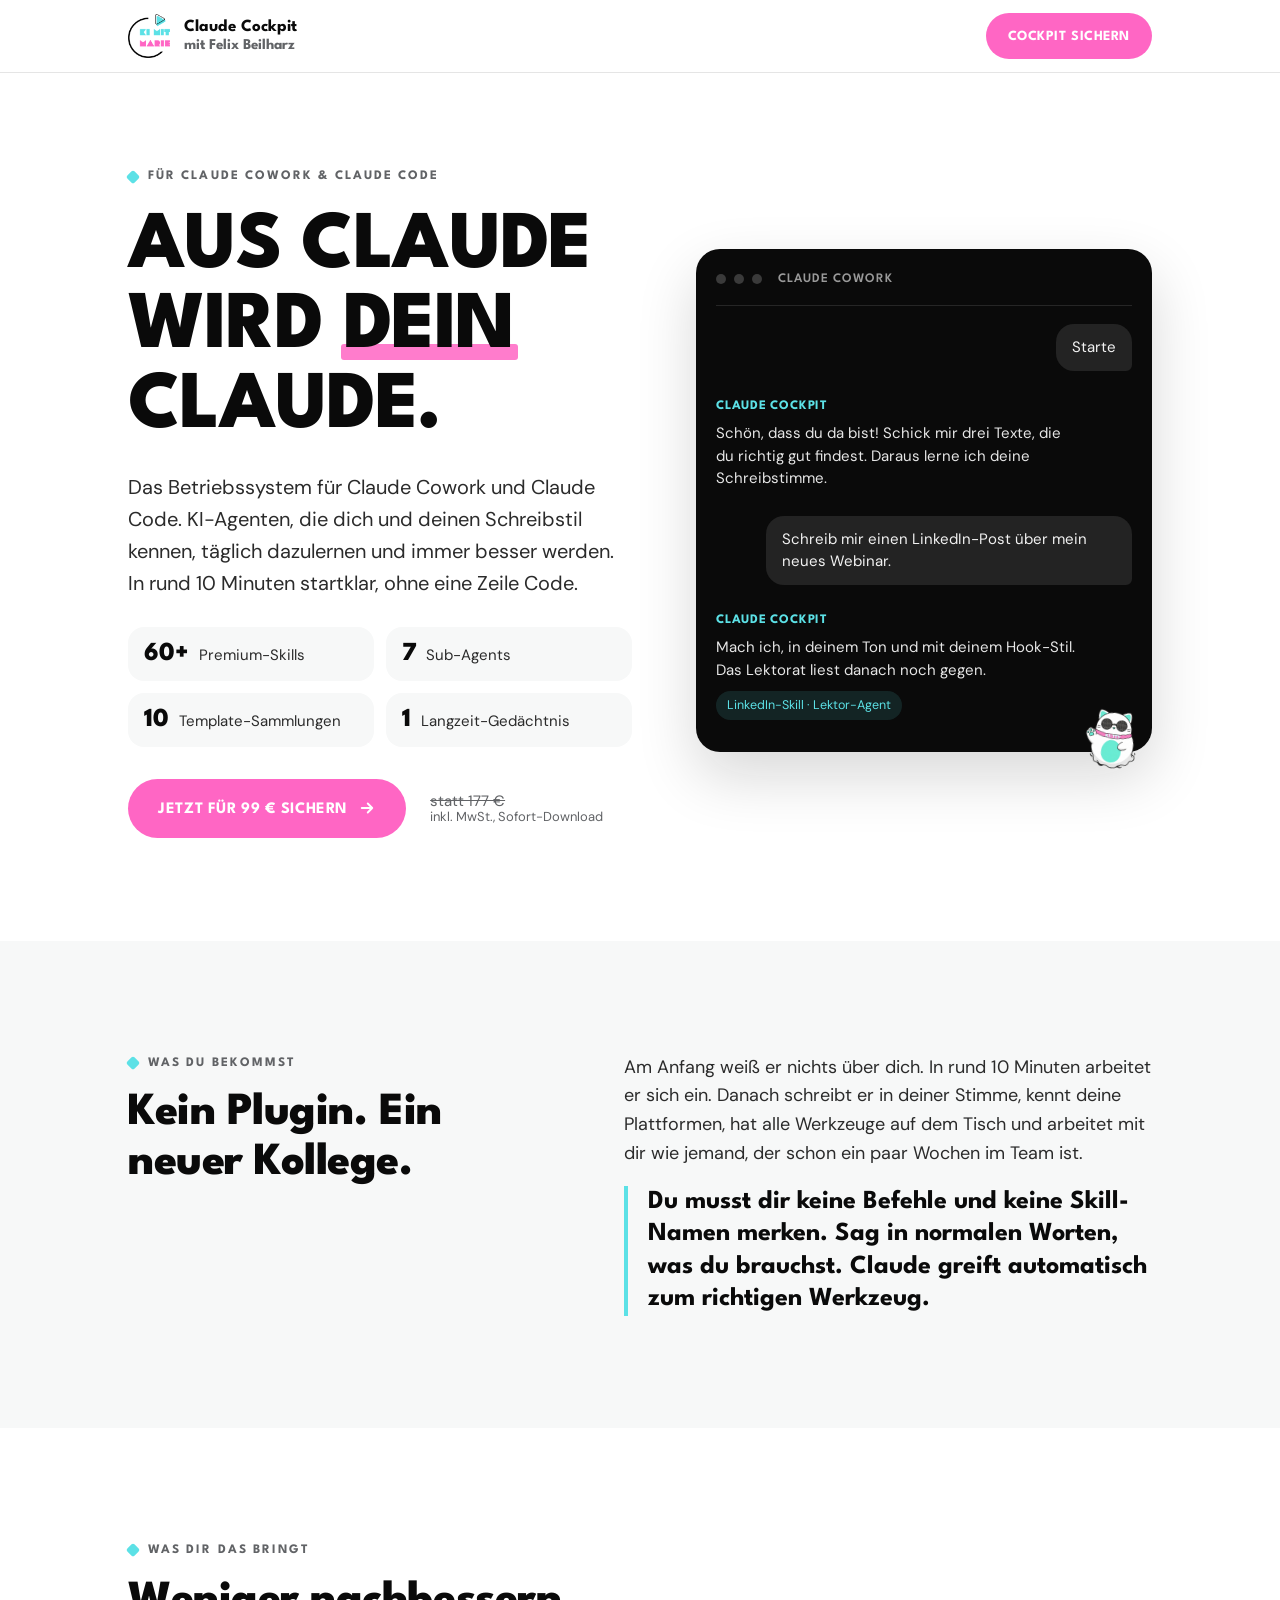
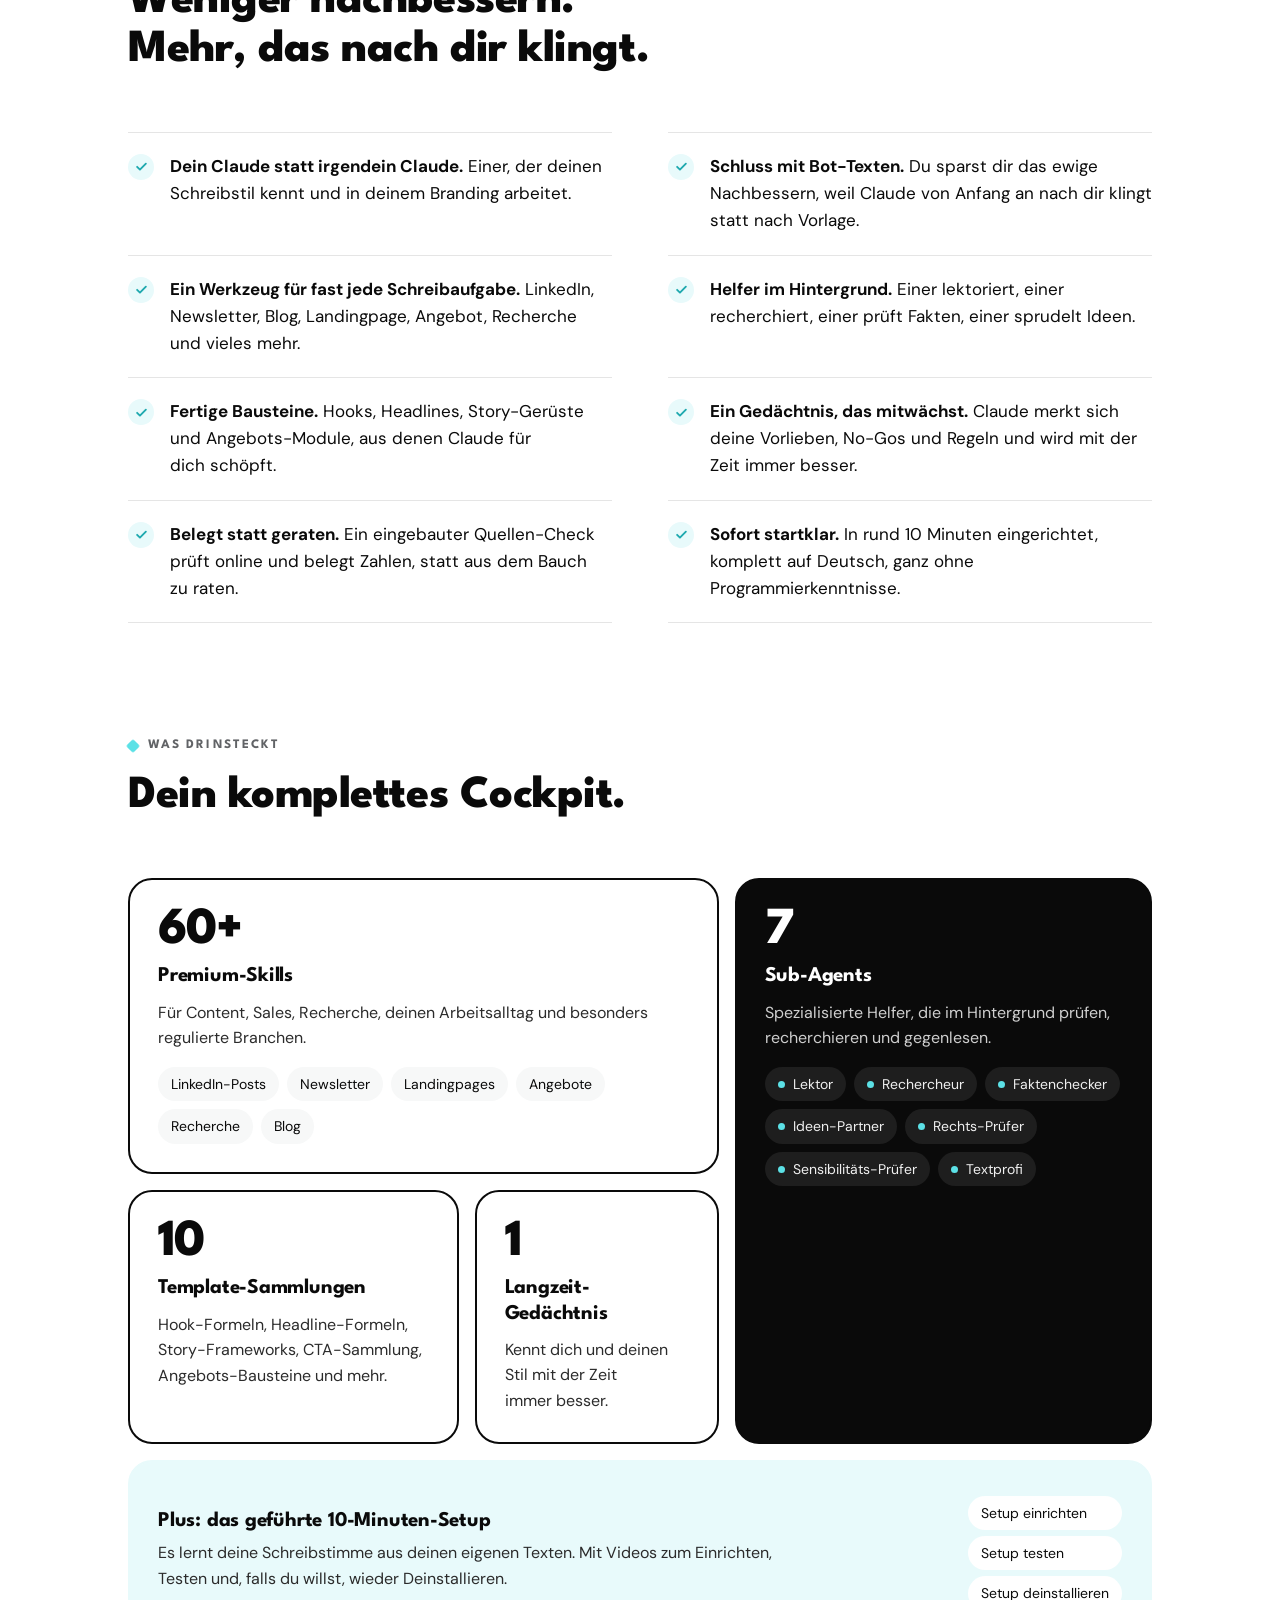
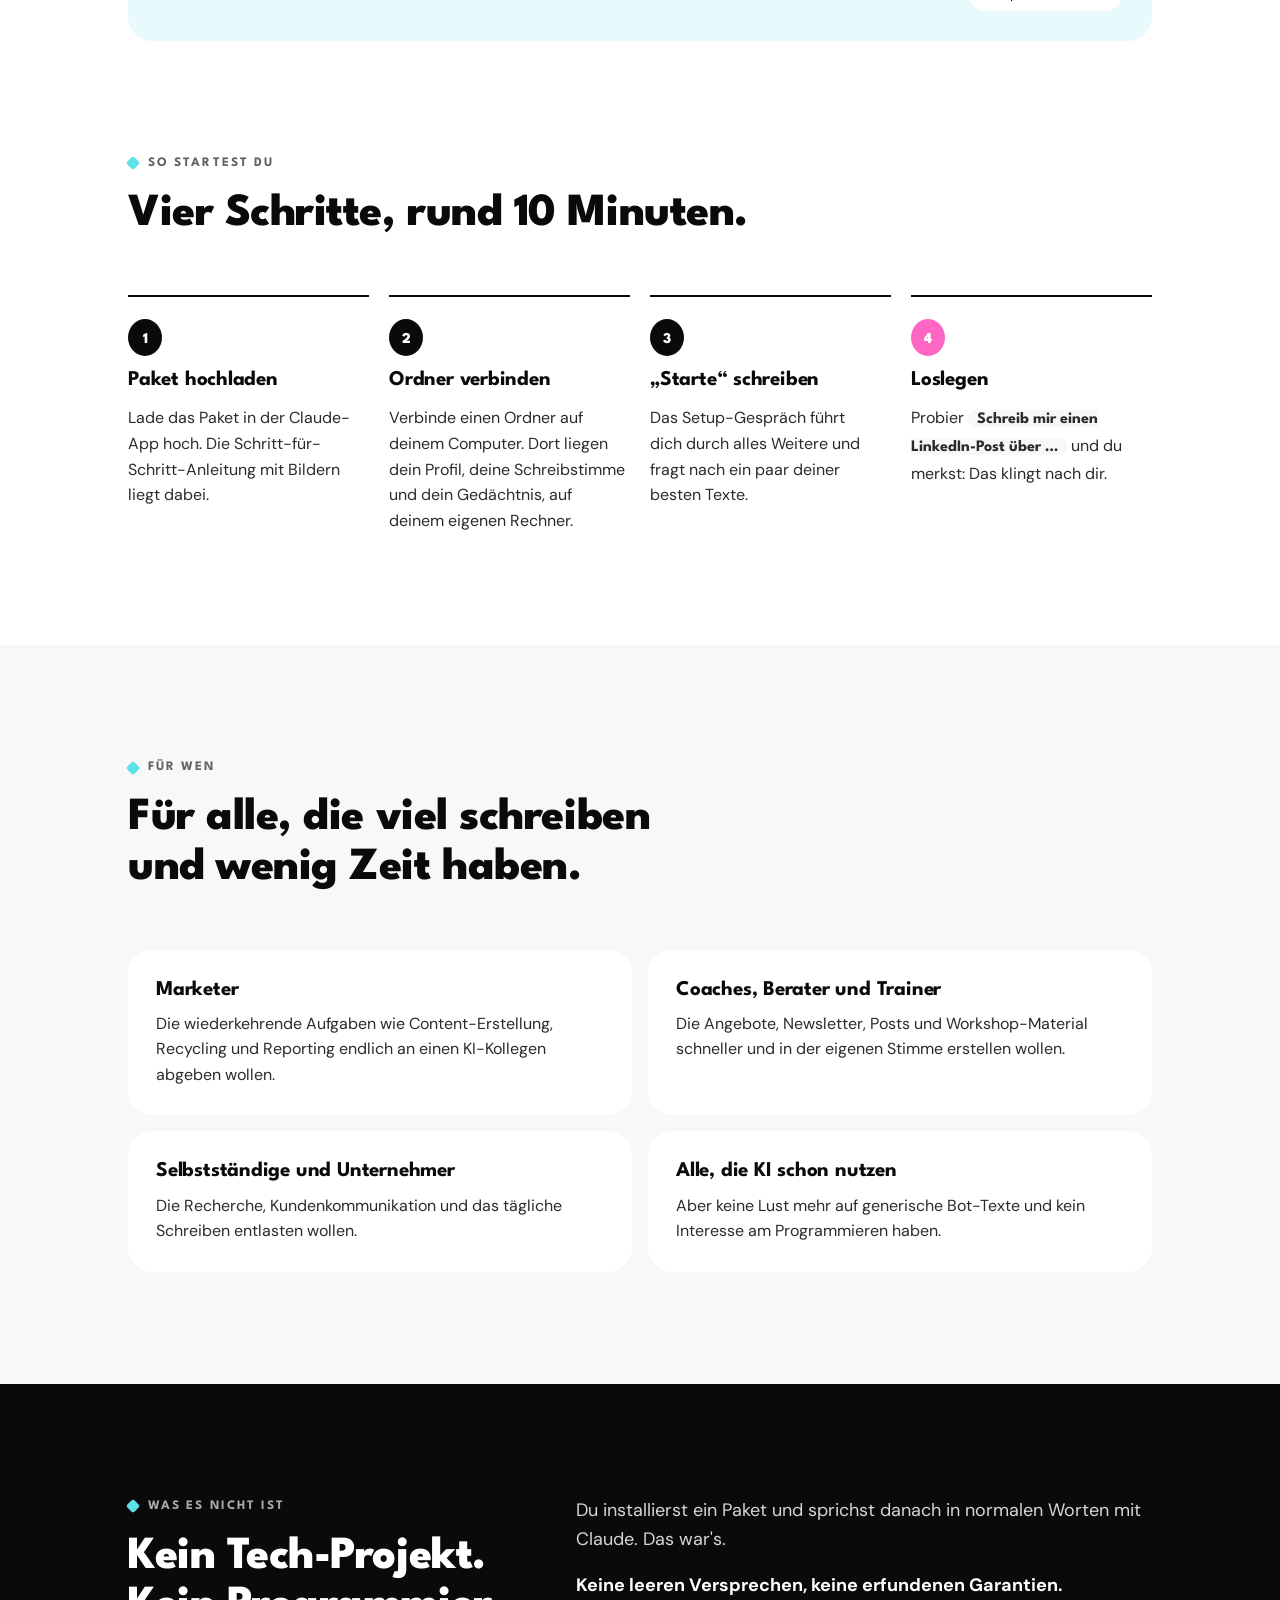
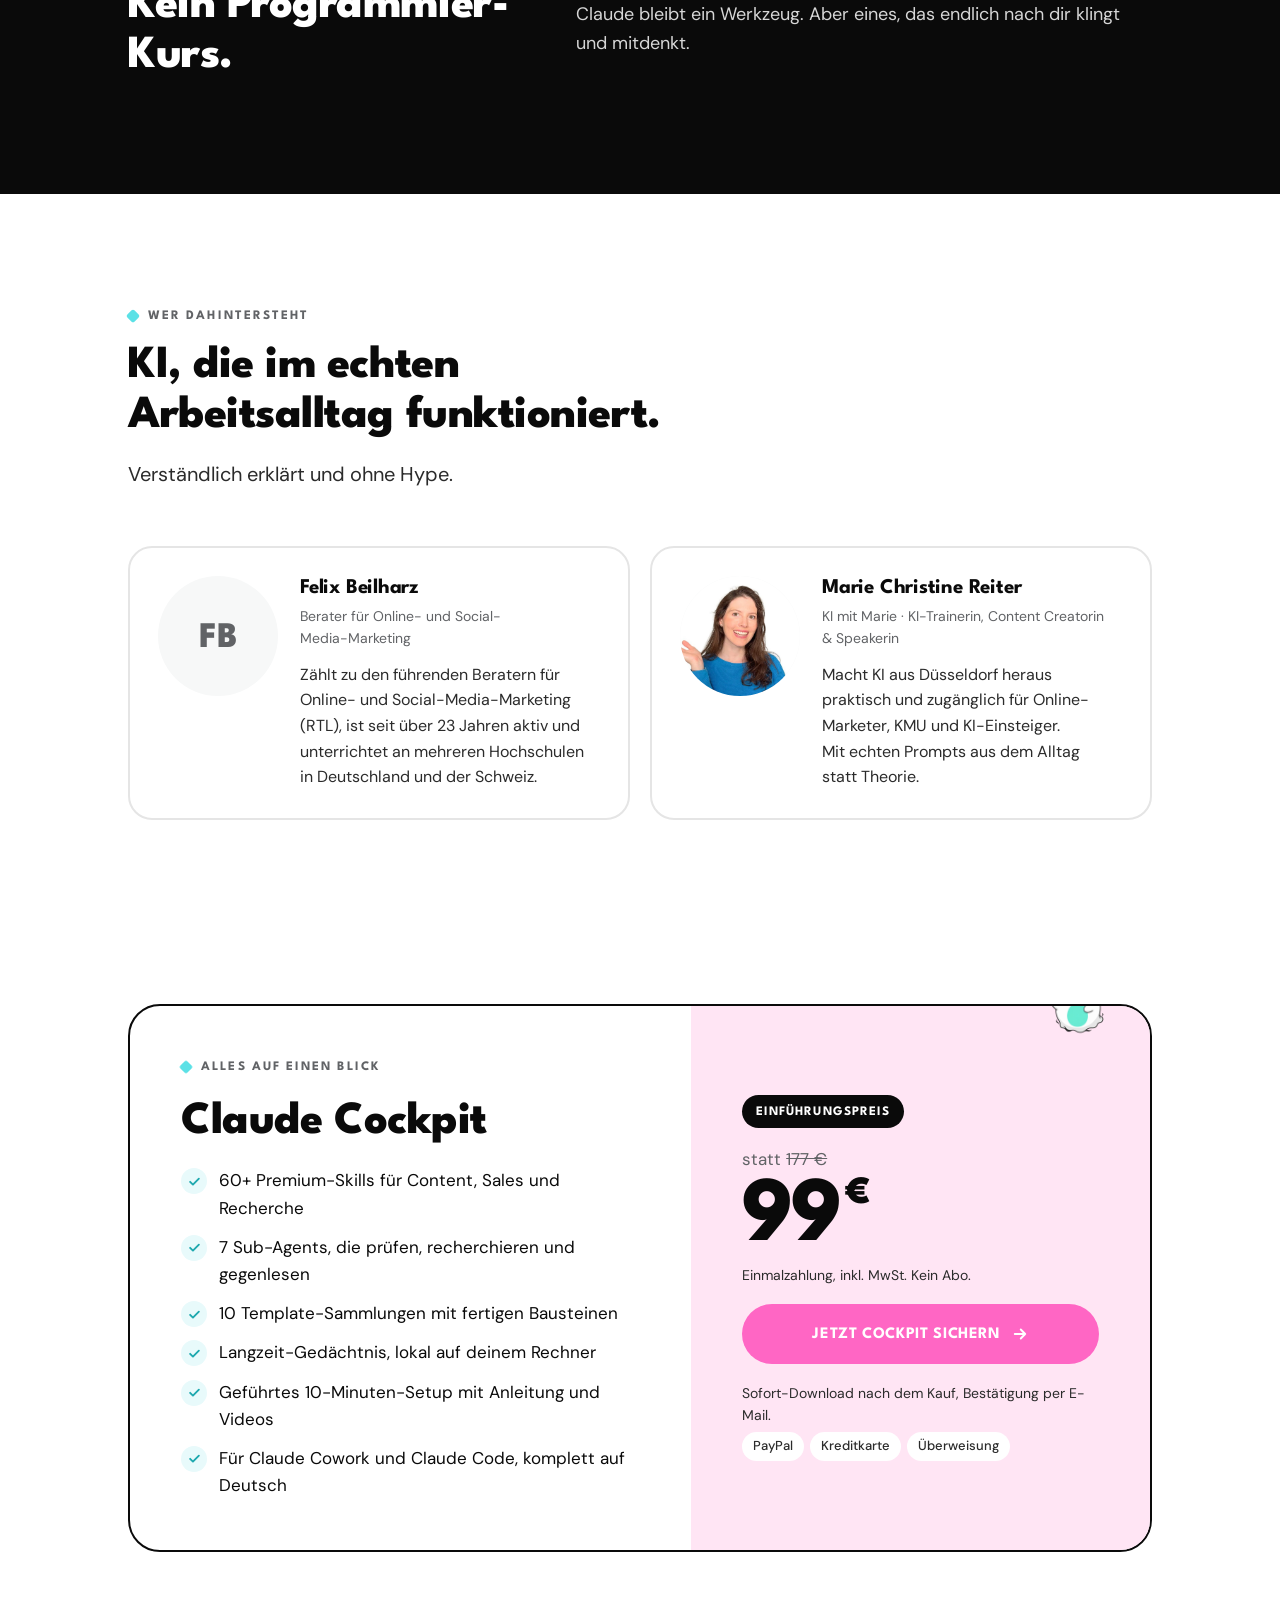
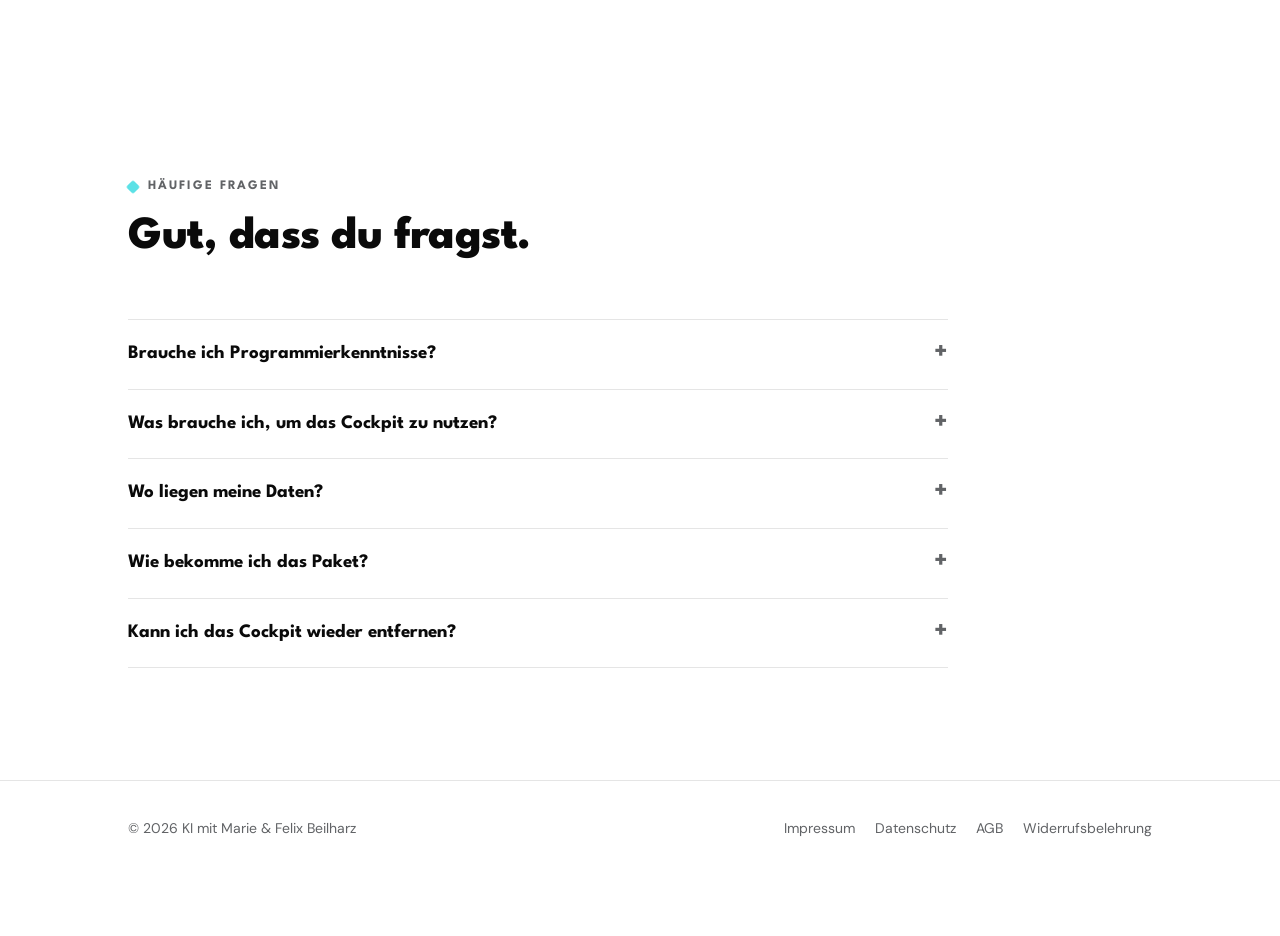
==== claude-cockpit/index.html @ ed160910 "Landingpage Claude Cockpit (KI mit Marie, gedämpftes Branding) Co-Authored-By: Claude Opus 5.5 <nore" ====
<!doctype html>
<html lang="de">
<head>
<meta charset="utf-8">
<meta name="viewport" content="width=device-width, initial-scale=1, viewport-fit=cover">
<title>Claude Cockpit</title>
<meta name="description" content="Claude Cockpit: Dein Betriebssystem für Claude Cowork und Claude Code. 60+ Premium-Skills, 7 Sub-Agents, 10 Template-Sammlungen und ein Langzeit-Gedächtnis. In 10 Minuten startklar.">
<link rel="preconnect" href="https://fonts.googleapis.com">
<link rel="preconnect" href="https://fonts.gstatic.com" crossorigin>
<link rel="stylesheet" href="https://fonts.googleapis.com/css2?family=League+Spartan:wght@600;700;800&family=DM+Sans:opsz,wght@9..40,400;9..40,500;9..40,700&display=swap">
<style>
  /* KI mit Marie, gedämpft: Weiß und Fast-Schwarz tragen, Pink nur für Kauf-Aktionen, Türkis nur für Häkchen und Markierungen. */
  :root {
    --pink: #FF66C4;
    --pink-hover: #E84FAE;
    --pink-soft: #FFE5F4;
    --cyan: #5CE1E6;
    --cyan-deep: #1FA9AF;
    --cyan-soft: #E8FAFB;
    --white: #FFFFFF;
    --ink: #0A0A0A;
    --ink-2: #2B2B2B;
    --muted: #616366;
    --line: #E5E5E5;
    --paper: #F7F8F8;

    --display: 'League Spartan', system-ui, -apple-system, 'Segoe UI', sans-serif;
    --body: 'DM Sans', system-ui, -apple-system, 'Segoe UI', sans-serif;

    --radius-md: 16px;
    --radius-lg: 24px;
    --radius-pill: 9999px;
    --ease: cubic-bezier(0.4, 0, 0.2, 1);
    --bounce: cubic-bezier(0.34, 1.56, 0.64, 1);
    --wrap: 1120px;
    --gutter: clamp(16px, 4vw, 48px);
  }

  * { box-sizing: border-box; }
  html { scroll-behavior: smooth; }
  body {
    margin: 0;
    background: var(--white);
    color: var(--ink);
    font-family: var(--body);
    font-size: 17px;
    line-height: 1.6;
    -webkit-font-smoothing: antialiased;
  }
  img { max-width: 100%; display: block; }
  ::selection { background: var(--pink); color: var(--white); }
  a { color: inherit; }
  :focus-visible { outline: 3px solid var(--cyan); outline-offset: 3px; border-radius: 6px; }

  .wrap { max-width: var(--wrap); margin-inline: auto; padding-inline: var(--gutter); }
  section { padding-block: clamp(64px, 9vw, 112px); }

  h1, h2, h3 { font-family: var(--display); margin: 0; text-wrap: balance; letter-spacing: -0.01em; }
  h2 { font-size: clamp(30px, 4vw, 46px); line-height: 1.08; font-weight: 800; }
  h3 { font-size: 21px; line-height: 1.2; font-weight: 700; }
  p { margin: 0; text-wrap: pretty; }

  .eyebrow {
    font-family: var(--display);
    font-size: 13px;
    font-weight: 700;
    letter-spacing: 0.16em;
    text-transform: uppercase;
    color: var(--muted);
    display: inline-flex;
    align-items: center;
    gap: 10px;
  }
  .eyebrow::before {
    content: "";
    width: 10px; height: 10px;
    background: var(--cyan);
    transform: rotate(45deg);
    border-radius: 2px;
  }
  .section-head { display: grid; gap: 16px; max-width: 720px; margin-bottom: clamp(36px, 5vw, 56px); }
  .lead { font-size: clamp(18px, 1.6vw, 20px); color: var(--ink-2); }

  /* Buttons */
  .btn {
    display: inline-flex; align-items: center; justify-content: center; gap: 10px;
    font-family: var(--display); font-weight: 700; font-size: 16px;
    letter-spacing: 0.04em; text-transform: uppercase; text-decoration: none;
    padding: 18px 30px 16px; border-radius: var(--radius-pill);
    background: var(--pink); color: var(--white); border: 0; cursor: pointer;
    transition: transform 200ms var(--bounce), box-shadow 200ms var(--ease), background 200ms var(--ease);
  }
  .btn:hover { background: var(--pink-hover); transform: scale(1.03); box-shadow: 0 8px 32px rgba(255, 102, 196, 0.28); }
  .btn:active { transform: scale(0.97); }
  .btn svg { width: 18px; height: 18px; margin-top: -2px; }
  .btn-ghost { background: transparent; color: var(--ink); box-shadow: inset 0 0 0 2px var(--ink); }
  .btn-ghost:hover { background: var(--ink); color: var(--white); box-shadow: none; }

  /* Header */
  .site-header {
    position: sticky; top: env(safe-area-inset-top, 0px); z-index: 20;
    background: rgba(255, 255, 255, 0.92);
    backdrop-filter: blur(12px); -webkit-backdrop-filter: blur(12px);
    border-bottom: 1px solid var(--line);
  }
  .site-header .wrap { display: flex; align-items: center; justify-content: space-between; gap: 16px; height: 72px; }
  .brand { display: flex; align-items: center; gap: 14px; text-decoration: none; }
  .brand img { height: 44px; width: auto; }
  .brand span { font-family: var(--display); font-weight: 700; font-size: 15px; line-height: 1.15; color: var(--muted); }
  .brand strong { display: block; color: var(--ink); font-size: 17px; }
  .site-header .btn { padding: 13px 22px 11px; font-size: 14px; }

  /* Hero */
  .hero { padding-block: clamp(48px, 7vw, 96px) clamp(56px, 8vw, 104px); overflow-x: clip; }
  main, footer { overflow-x: clip; }
  .hero .wrap { display: grid; grid-template-columns: 1.05fr 0.95fr; gap: clamp(32px, 5vw, 72px); align-items: center; }
  .hero h1 {
    font-size: clamp(44px, 6.4vw, 84px); line-height: 0.98; font-weight: 800;
    text-transform: uppercase; letter-spacing: -0.02em; margin-block: 18px 22px;
  }
  .hero h1 .mark { position: relative; white-space: nowrap; }
  .hero h1 .mark::after {
    content: ""; position: absolute; left: -2px; right: -4px; bottom: 0.06em; height: 0.2em;
    background: var(--pink); opacity: 0.85; z-index: -1; border-radius: 3px;
  }
  .hero h1 .mark { z-index: 0; }
  .hero .lead { max-width: 34em; }
  .kit {
    list-style: none; padding: 0; margin: 28px 0 32px;
    display: grid; grid-template-columns: repeat(2, minmax(0, 1fr)); gap: 12px;
  }
  .kit li {
    display: flex; align-items: baseline; gap: 10px;
    padding: 14px 16px; border-radius: var(--radius-md); background: var(--paper);
  }
  .kit b { font-family: var(--display); font-size: 26px; font-weight: 800; line-height: 1; font-variant-numeric: tabular-nums; }
  .kit span { font-size: 15px; color: var(--ink-2); line-height: 1.3; }
  .hero-buy { display: flex; flex-wrap: wrap; align-items: center; gap: 18px 24px; }
  .price-inline { display: grid; line-height: 1.1; }
  .price-inline s { color: var(--muted); font-size: 15px; }
  .price-inline strong { font-family: var(--display); font-size: 34px; font-weight: 800; }
  .price-inline small { color: var(--muted); font-size: 13px; }

  /* Chat-Mockup */
  .console {
    background: var(--ink); color: #F2F2F2; border-radius: var(--radius-lg);
    padding: 20px; box-shadow: 0 24px 60px rgba(10, 10, 10, 0.16);
    font-size: 15px; position: relative;
  }
  .console-bar { display: flex; align-items: center; gap: 8px; padding-bottom: 16px; border-bottom: 1px solid #262626; margin-bottom: 18px; }
  .console-bar i { width: 10px; height: 10px; border-radius: 50%; background: #3A3A3A; }
  .console-bar span { margin-left: 8px; font-family: var(--display); font-weight: 600; font-size: 13px; letter-spacing: 0.08em; text-transform: uppercase; color: #9A9A9A; }
  .msgs { display: grid; gap: 14px; }
  .msg { max-width: 88%; padding: 12px 16px; border-radius: 18px; line-height: 1.5; }
  .msg.you { justify-self: end; background: #232323; border-bottom-right-radius: 6px; }
  .msg.claude { background: transparent; padding-inline: 0; color: #E6E6E6; }
  .msg.claude .who { display: flex; align-items: center; gap: 8px; font-family: var(--display); font-weight: 700; font-size: 13px; letter-spacing: 0.06em; text-transform: uppercase; color: var(--cyan); margin-bottom: 6px; }
  .skill-tag {
    display: inline-flex; align-items: center; gap: 6px; margin-top: 10px;
    font-size: 12.5px; padding: 5px 11px; border-radius: var(--radius-pill);
    background: rgba(92, 225, 230, 0.12); color: var(--cyan);
  }
  .console .kitty { position: absolute; width: 104px; right: -12px; bottom: -40px; transform: rotate(8deg); }
  @media (prefers-reduced-motion: no-preference) {
    .msg { animation: rise 520ms var(--ease) both; }
    .msg:nth-child(2) { animation-delay: 160ms; }
    .msg:nth-child(3) { animation-delay: 320ms; }
    .msg:nth-child(4) { animation-delay: 480ms; }
    @keyframes rise { from { transform: translateY(10px); } to { transform: none; } }
  }

  /* Kollege */
  .colleague { background: var(--paper); }
  .colleague .wrap { display: grid; grid-template-columns: 0.9fr 1.1fr; gap: clamp(28px, 5vw, 72px); align-items: start; }
  .colleague .body { display: grid; gap: 18px; font-size: 18px; color: var(--ink-2); }
  .pull {
    font-family: var(--display); font-weight: 700; font-size: clamp(22px, 2.2vw, 26px); line-height: 1.25;
    color: var(--ink); padding-left: 20px; border-left: 4px solid var(--cyan);
  }

  /* Benefits */
  .benefits { list-style: none; padding: 0; margin: 0; display: grid; grid-template-columns: repeat(2, minmax(0, 1fr)); gap: 0 56px; }
  .benefits li { display: grid; grid-template-columns: 28px 1fr; gap: 14px; padding-block: 20px; border-top: 1px solid var(--line); }
  .benefits li:nth-last-child(-n+2) { border-bottom: 1px solid var(--line); }
  .check { width: 26px; height: 26px; border-radius: 50%; background: var(--cyan-soft); display: grid; place-items: center; margin-top: 1px; }
  .check svg { width: 15px; height: 15px; stroke: var(--cyan-deep); }
  .benefits b { font-weight: 700; }

  /* Inhalt */
  .contents { display: grid; grid-template-columns: repeat(12, minmax(0, 1fr)); gap: 16px; }
  .part { background: var(--white); border: 2px solid var(--ink); border-radius: var(--radius-lg); padding: 28px; display: grid; gap: 10px; align-content: start; }
  .part .num { font-family: var(--display); font-weight: 800; font-size: 52px; line-height: 0.9; letter-spacing: -0.02em; }
  .part p { color: var(--ink-2); font-size: 16px; }
  .part.skills { grid-column: span 7; }
  .part.agents { grid-column: span 5; grid-row: span 2; background: var(--ink); color: var(--white); border-color: var(--ink); }
  .part.agents p { color: #CFCFCF; }
  .part.templates { grid-column: span 4; }
  .part.memory { grid-column: span 3; }
  .part.setup { grid-column: span 12; display: flex; flex-wrap: wrap; align-items: center; justify-content: space-between; gap: 16px 32px; background: var(--cyan-soft); border-color: var(--cyan-soft); }
  .part.setup div { display: grid; gap: 6px; max-width: 640px; }
  .chips { display: flex; flex-wrap: wrap; gap: 8px; margin-top: 6px; }
  .chip { font-size: 14px; padding: 6px 13px; border-radius: var(--radius-pill); background: var(--paper); color: var(--ink); }
  .agents .chip { background: #1E1E1E; color: #F0F0F0; }
  .agents .chip::before { content: ""; display: inline-block; width: 7px; height: 7px; border-radius: 50%; background: var(--cyan); margin-right: 8px; vertical-align: 1px; }
  .part.setup .chip { background: var(--white); }

  /* Schritte */
  .steps { list-style: none; padding: 0; margin: 0; display: grid; grid-template-columns: repeat(4, minmax(0, 1fr)); gap: 20px; counter-reset: step; }
  .steps li { counter-increment: step; display: grid; gap: 12px; align-content: start; padding-top: 22px; border-top: 2px solid var(--ink); }
  .steps li::before {
    content: counter(step); font-family: var(--display); font-weight: 800; font-size: 15px;
    width: 34px; height: 34px; border-radius: 50%; display: grid; place-items: center; padding-top: 3px;
    background: var(--ink); color: var(--white);
  }
  .steps li:last-child::before { background: var(--pink); }
  .steps p { color: var(--ink-2); font-size: 16px; }
  .kbd { font-family: var(--display); font-weight: 700; background: var(--paper); padding: 2px 9px 0; border-radius: 8px; }

  /* Für wen */
  .audience { background: var(--paper); }
  .who-grid { display: grid; grid-template-columns: repeat(2, minmax(0, 1fr)); gap: 16px; }
  .who-card { background: var(--white); border-radius: var(--radius-lg); padding: 28px; display: grid; gap: 8px; align-content: start; }
  .who-card p { color: var(--ink-2); font-size: 16px; }

  /* Nicht */
  .not { background: var(--ink); color: var(--white); }
  .not .wrap { display: grid; grid-template-columns: 0.8fr 1.2fr; gap: clamp(28px, 5vw, 72px); align-items: start; }
  .not .eyebrow { color: #A8A8A8; }
  .not .body { display: grid; gap: 18px; font-size: 18px; color: #D6D6D6; }
  .not .body strong { color: var(--white); }

  /* Team */
  .team-grid { display: grid; grid-template-columns: repeat(2, minmax(0, 1fr)); gap: 20px; }
  .person { display: grid; grid-template-columns: 120px 1fr; gap: 22px; align-items: start; padding: 28px; border-radius: var(--radius-lg); border: 2px solid var(--line); }
  .avatar { width: 120px; height: 120px; border-radius: 50%; object-fit: cover; object-position: 50% 20%; background: var(--paper); }
  .avatar.initials { display: grid; place-items: center; font-family: var(--display); font-weight: 800; font-size: 36px; color: var(--muted); padding-top: 6px; }
  .person .role { font-size: 14px; color: var(--muted); margin-block: 4px 12px; }
  .person p:last-child { color: var(--ink-2); font-size: 16px; }

  /* Preis */
  .buy .card {
    display: grid; grid-template-columns: 1.1fr 0.9fr; border-radius: 32px; overflow: hidden;
    border: 2px solid var(--ink);
  }
  .buy .left { padding: clamp(28px, 4vw, 52px); display: grid; gap: 20px; align-content: start; }
  .buy .right { background: var(--pink-soft); padding: clamp(28px, 4vw, 52px); display: grid; gap: 18px; align-content: center; justify-items: start; position: relative; }
  .incl { list-style: none; padding: 0; margin: 0; display: grid; gap: 12px; }
  .incl li { display: grid; grid-template-columns: 26px 1fr; gap: 12px; }
  .badge { font-family: var(--display); font-weight: 700; font-size: 13px; letter-spacing: 0.08em; text-transform: uppercase; background: var(--ink); color: var(--white); padding: 7px 14px 5px; border-radius: var(--radius-pill); }
  .price-big { display: grid; gap: 4px; }
  .price-big .was { font-size: 17px; color: var(--muted); }
  .price-big .now { font-family: var(--display); font-weight: 800; font-size: clamp(64px, 8vw, 92px); line-height: 0.9; letter-spacing: -0.03em; font-variant-numeric: tabular-nums; }
  .price-big .now sup { font-size: 0.42em; vertical-align: 0.95em; margin-left: 4px; }
  .price-big .tax { font-size: 14px; color: var(--ink-2); }
  .buy .btn { width: 100%; }
  .pay { font-size: 14px; color: var(--ink-2); display: grid; gap: 6px; }
  .pay-methods { display: flex; flex-wrap: wrap; gap: 6px; }
  .pay-methods span { font-size: 13px; font-weight: 500; background: var(--white); padding: 4px 11px; border-radius: var(--radius-pill); }
  .buy .kitty { position: absolute; width: 110px; right: 18px; top: -58px; }

  /* FAQ */
  .faq { display: grid; gap: 0; max-width: 820px; }
  .faq details { border-top: 1px solid var(--line); }
  .faq details:last-child { border-bottom: 1px solid var(--line); }
  .faq summary {
    list-style: none; cursor: pointer; padding-block: 22px; display: flex; justify-content: space-between; gap: 20px;
    font-family: var(--display); font-weight: 700; font-size: 19px; line-height: 1.3;
  }
  .faq summary::-webkit-details-marker { display: none; }
  .faq summary::after { content: "+"; font-size: 26px; line-height: 0.9; color: var(--muted); transition: transform 200ms var(--ease); }
  .faq details[open] summary::after { transform: rotate(45deg); }
  .faq details p { padding-bottom: 22px; color: var(--ink-2); max-width: 64ch; }

  /* Footer */
  footer { border-top: 1px solid var(--line); padding-block: 36px 96px; font-size: 14px; color: var(--muted); }
  footer .wrap { display: flex; flex-wrap: wrap; justify-content: space-between; gap: 16px; }
  footer nav { display: flex; flex-wrap: wrap; gap: 20px; }
  footer a { text-decoration: none; }
  footer a:hover { color: var(--ink); }

  /* Mobile Kaufleiste */
  .mobile-bar {
    position: fixed; left: 0; right: 0; bottom: 0; z-index: 30; display: none;
    padding: 12px 16px calc(12px + env(safe-area-inset-bottom, 0px));
    background: var(--white); border-top: 1px solid var(--line);
    align-items: center; justify-content: space-between; gap: 12px;
  }
  .mobile-bar .btn { padding: 13px 20px 11px; font-size: 14px; }
  .mobile-bar b { font-family: var(--display); font-size: 22px; }
  .mobile-bar s { color: var(--muted); font-size: 13px; margin-left: 6px; }

  @media (max-width: 920px) {
    .hero .wrap, .colleague .wrap, .not .wrap, .buy .card { grid-template-columns: 1fr; }
    .console { max-width: 560px; }
    .steps { grid-template-columns: repeat(2, minmax(0, 1fr)); gap: 32px 20px; }
    .part.skills, .part.agents, .part.templates, .part.memory { grid-column: span 12; grid-row: auto; }
    .team-grid { grid-template-columns: 1fr; }
  }
  @media (max-width: 640px) {
    body { font-size: 16px; }
    .brand span { display: none; }
    .site-header .btn { display: none; }
    .benefits, .who-grid, .steps { grid-template-columns: 1fr; }
    .benefits li:nth-last-child(2) { border-bottom: 0; }
    .kit b { font-size: 22px; }
    .kit li { flex-direction: column; gap: 4px; }
    .person { grid-template-columns: 1fr; }
    .avatar { width: 96px; height: 96px; }
    .console .kitty { width: 80px; right: -6px; bottom: -34px; }
    .buy .kitty { width: 86px; top: -44px; }
    .mobile-bar { display: flex; }
  }
</style>
</head>
<body>

<svg width="0" height="0" style="position:absolute" aria-hidden="true">
  <symbol id="i-check" viewBox="0 0 24 24"><path d="M5 12.5l4.5 4.5L19 7.5" fill="none" stroke-width="3" stroke-linecap="round" stroke-linejoin="round"/></symbol>
  <symbol id="i-arrow" viewBox="0 0 24 24"><path d="M5 12h14M13 6l6 6-6 6" fill="none" stroke="currentColor" stroke-width="2.5" stroke-linecap="round" stroke-linejoin="round"/></symbol>
</svg>

<header class="site-header">
  <div class="wrap">
    <a class="brand" href="#top" aria-label="Claude Cockpit, zum Seitenanfang">
      <img src="assets/logo.png" alt="KI mit Marie" width="42" height="44">
      <span><strong>Claude Cockpit</strong>mit Felix Beilharz</span>
    </a>
    <a class="btn" href="#kaufen">Cockpit sichern</a>
  </div>
</header>

<main id="top">
  <!-- HERO -->
  <section class="hero">
    <div class="wrap">
      <div>
        <span class="eyebrow">Für Claude Cowork &amp; Claude Code</span>
        <h1>Aus Claude wird <span class="mark">dein</span> Claude.</h1>
        <p class="lead">Das Betriebssystem für Claude Cowork und Claude Code. KI-Agenten, die dich und deinen Schreibstil kennen, täglich dazulernen und immer besser werden. In rund 10 Minuten startklar, ohne eine Zeile Code.</p>
        <ul class="kit" aria-label="Das steckt drin">
          <li><b>60+</b><span>Premium-Skills</span></li>
          <li><b>7</b><span>Sub-Agents</span></li>
          <li><b>10</b><span>Template-Sammlungen</span></li>
          <li><b>1</b><span>Langzeit-Gedächtnis</span></li>
        </ul>
        <div class="hero-buy">
          <a class="btn" href="#kaufen">Jetzt für 99 € sichern <svg><use href="#i-arrow"/></svg></a>
          <div class="price-inline">
            <s>statt 177 €</s>
            <small>inkl. MwSt., Sofort-Download</small>
          </div>
        </div>
      </div>

      <div class="console" aria-label="Beispiel: So sieht die Arbeit mit Claude Cockpit aus">
        <div class="console-bar"><i></i><i></i><i></i><span>Claude Cowork</span></div>
        <div class="msgs">
          <div class="msg you">Starte</div>
          <div class="msg claude">
            <div class="who">Claude Cockpit</div>
            Schön, dass du da bist! Schick mir drei Texte, die du richtig gut findest. Daraus lerne ich deine Schreibstimme.
          </div>
          <div class="msg you">Schreib mir einen LinkedIn-Post über mein neues Webinar.</div>
          <div class="msg claude">
            <div class="who">Claude Cockpit</div>
            Mach ich, in deinem Ton und mit deinem Hook-Stil. Das Lektorat liest danach noch gegen.
            <div class="skill-tag">LinkedIn-Skill · Lektor-Agent</div>
          </div>
        </div>
        <img class="kitty" src="assets/ki-tty.png" alt="" width="104" height="104">
      </div>
    </div>
  </section>

  <!-- KOLLEGE -->
  <section class="colleague">
    <div class="wrap">
      <div class="section-head" style="margin-bottom:0">
        <span class="eyebrow">Was du bekommst</span>
        <h2>Kein Plugin. Ein neuer Kollege.</h2>
      </div>
      <div class="body">
        <p>Am Anfang weiß er nichts über dich. In rund 10 Minuten arbeitet er sich ein. Danach schreibt er in deiner Stimme, kennt deine Plattformen, hat alle Werkzeuge auf dem Tisch und arbeitet mit dir wie jemand, der schon ein paar Wochen im Team ist.</p>
        <p class="pull">Du musst dir keine Befehle und keine Skill-Namen merken. Sag in normalen Worten, was du brauchst. Claude greift automatisch zum richtigen Werkzeug.</p>
      </div>
    </div>
  </section>

  <!-- NUTZEN -->
  <section>
    <div class="wrap">
      <div class="section-head">
        <span class="eyebrow">Was dir das bringt</span>
        <h2>Weniger nachbessern. Mehr, das nach dir klingt.</h2>
      </div>
      <ul class="benefits">
        <li><span class="check"><svg><use href="#i-check"/></svg></span><p><b>Dein Claude statt irgendein Claude.</b> Einer, der deinen Schreibstil kennt und in deinem Branding arbeitet.</p></li>
        <li><span class="check"><svg><use href="#i-check"/></svg></span><p><b>Schluss mit Bot-Texten.</b> Du sparst dir das ewige Nachbessern, weil Claude von Anfang an nach dir klingt statt nach Vorlage.</p></li>
        <li><span class="check"><svg><use href="#i-check"/></svg></span><p><b>Ein Werkzeug für fast jede Schreibaufgabe.</b> LinkedIn, Newsletter, Blog, Landingpage, Angebot, Recherche und vieles mehr.</p></li>
        <li><span class="check"><svg><use href="#i-check"/></svg></span><p><b>Helfer im Hintergrund.</b> Einer lektoriert, einer recherchiert, einer prüft Fakten, einer sprudelt Ideen.</p></li>
        <li><span class="check"><svg><use href="#i-check"/></svg></span><p><b>Fertige Bausteine.</b> Hooks, Headlines, Story-Gerüste und Angebots-Module, aus denen Claude für dich schöpft.</p></li>
        <li><span class="check"><svg><use href="#i-check"/></svg></span><p><b>Ein Gedächtnis, das mitwächst.</b> Claude merkt sich deine Vorlieben, No-Gos und Regeln und wird mit der Zeit immer besser.</p></li>
        <li><span class="check"><svg><use href="#i-check"/></svg></span><p><b>Belegt statt geraten.</b> Ein eingebauter Quellen-Check prüft online und belegt Zahlen, statt aus dem Bauch zu raten.</p></li>
        <li><span class="check"><svg><use href="#i-check"/></svg></span><p><b>Sofort startklar.</b> In rund 10 Minuten eingerichtet, komplett auf Deutsch, ganz ohne Programmierkenntnisse.</p></li>
      </ul>
    </div>
  </section>

  <!-- INHALT -->
  <section style="padding-top:0">
    <div class="wrap">
      <div class="section-head">
        <span class="eyebrow">Was drinsteckt</span>
        <h2>Dein komplettes Cockpit.</h2>
      </div>
      <div class="contents">
        <article class="part skills">
          <span class="num">60+</span>
          <h3>Premium-Skills</h3>
          <p>Für Content, Sales, Recherche, deinen Arbeitsalltag und besonders regulierte Branchen.</p>
          <div class="chips"><span class="chip">LinkedIn-Posts</span><span class="chip">Newsletter</span><span class="chip">Landingpages</span><span class="chip">Angebote</span><span class="chip">Recherche</span><span class="chip">Blog</span></div>
        </article>
        <article class="part agents">
          <span class="num">7</span>
          <h3>Sub-Agents</h3>
          <p>Spezialisierte Helfer, die im Hintergrund prüfen, recherchieren und gegenlesen.</p>
          <div class="chips"><span class="chip">Lektor</span><span class="chip">Rechercheur</span><span class="chip">Faktenchecker</span><span class="chip">Ideen-Partner</span><span class="chip">Rechts-Prüfer</span><span class="chip">Sensibilitäts-Prüfer</span><span class="chip">Textprofi</span></div>
        </article>
        <article class="part templates">
          <span class="num">10</span>
          <h3>Template-Sammlungen</h3>
          <p>Hook-Formeln, Headline-Formeln, Story-Frameworks, CTA-Sammlung, Angebots-Bausteine und mehr.</p>
        </article>
        <article class="part memory">
          <span class="num">1</span>
          <h3>Langzeit-Gedächtnis</h3>
          <p>Kennt dich und deinen Stil mit der Zeit immer besser.</p>
        </article>
        <article class="part setup">
          <div>
            <h3>Plus: das geführte 10-Minuten-Setup</h3>
            <p>Es lernt deine Schreibstimme aus deinen eigenen Texten. Mit Videos zum Einrichten, Testen und, falls du willst, wieder Deinstallieren.</p>
          </div>
          <div class="chips"><span class="chip">Setup einrichten</span><span class="chip">Setup testen</span><span class="chip">Setup deinstallieren</span></div>
        </article>
      </div>
    </div>
  </section>

  <!-- SCHRITTE -->
  <section style="padding-top:0">
    <div class="wrap">
      <div class="section-head">
        <span class="eyebrow">So startest du</span>
        <h2>Vier Schritte, rund 10 Minuten.</h2>
      </div>
      <ol class="steps">
        <li><h3>Paket hochladen</h3><p>Lade das Paket in der Claude-App hoch. Die Schritt-für-Schritt-Anleitung mit Bildern liegt dabei.</p></li>
        <li><h3>Ordner verbinden</h3><p>Verbinde einen Ordner auf deinem Computer. Dort liegen dein Profil, deine Schreibstimme und dein Gedächtnis, auf deinem eigenen Rechner.</p></li>
        <li><h3>„Starte“ schreiben</h3><p>Das Setup-Gespräch führt dich durch alles Weitere und fragt nach ein paar deiner besten Texte.</p></li>
        <li><h3>Loslegen</h3><p>Probier <span class="kbd">Schreib mir einen LinkedIn-Post über …</span> und du merkst: Das klingt nach dir.</p></li>
      </ol>
    </div>
  </section>

  <!-- FÜR WEN -->
  <section class="audience">
    <div class="wrap">
      <div class="section-head">
        <span class="eyebrow">Für wen</span>
        <h2>Für alle, die viel schreiben und wenig Zeit haben.</h2>
      </div>
      <div class="who-grid">
        <div class="who-card"><h3>Marketer</h3><p>Die wiederkehrende Aufgaben wie Content-Erstellung, Recycling und Reporting endlich an einen KI-Kollegen abgeben wollen.</p></div>
        <div class="who-card"><h3>Coaches, Berater und Trainer</h3><p>Die Angebote, Newsletter, Posts und Workshop-Material schneller und in der eigenen Stimme erstellen wollen.</p></div>
        <div class="who-card"><h3>Selbstständige und Unternehmer</h3><p>Die Recherche, Kundenkommunikation und das tägliche Schreiben entlasten wollen.</p></div>
        <div class="who-card"><h3>Alle, die KI schon nutzen</h3><p>Aber keine Lust mehr auf generische Bot-Texte und kein Interesse am Programmieren haben.</p></div>
      </div>
    </div>
  </section>

  <!-- NICHT -->
  <section class="not">
    <div class="wrap">
      <div class="section-head" style="margin-bottom:0">
        <span class="eyebrow">Was es nicht ist</span>
        <h2>Kein Tech-Projekt. Kein Programmier-Kurs.</h2>
      </div>
      <div class="body">
        <p>Du installierst ein Paket und sprichst danach in normalen Worten mit Claude. Das war's.</p>
        <p><strong>Keine leeren Versprechen, keine erfundenen Garantien.</strong> Claude bleibt ein Werkzeug. Aber eines, das endlich nach dir klingt und mitdenkt.</p>
      </div>
    </div>
  </section>

  <!-- TEAM -->
  <section>
    <div class="wrap">
      <div class="section-head">
        <span class="eyebrow">Wer dahintersteht</span>
        <h2>KI, die im echten Arbeitsalltag funktioniert.</h2>
        <p class="lead">Verständlich erklärt und ohne Hype.</p>
      </div>
      <div class="team-grid">
        <article class="person">
          <div class="avatar initials" aria-hidden="true">FB</div>
          <div>
            <h3>Felix Beilharz</h3>
            <p class="role">Berater für Online- und Social-Media-Marketing</p>
            <p>Zählt zu den führenden Beratern für Online- und Social-Media-Marketing (RTL), ist seit über 23 Jahren aktiv und unterrichtet an mehreren Hochschulen in Deutschland und der Schweiz.</p>
          </div>
        </article>
        <article class="person">
          <img class="avatar" src="assets/marie.jpg" alt="Marie Christine Reiter" width="120" height="120">
          <div>
            <h3>Marie Christine Reiter</h3>
            <p class="role">KI mit Marie · KI-Trainerin, Content Creatorin &amp; Speakerin</p>
            <p>Macht KI aus Düsseldorf heraus praktisch und zugänglich für Online-Marketer, KMU und KI-Einsteiger. Mit echten Prompts aus dem Alltag statt Theorie.</p>
          </div>
        </article>
      </div>
    </div>
  </section>

  <!-- KAUFEN -->
  <section class="buy" id="kaufen" style="padding-top:clamp(40px,6vw,72px)">
    <div class="wrap">
      <div class="card">
        <div class="left">
          <span class="eyebrow">Alles auf einen Blick</span>
          <h2>Claude Cockpit</h2>
          <ul class="incl">
            <li><span class="check"><svg><use href="#i-check"/></svg></span><span>60+ Premium-Skills für Content, Sales und Recherche</span></li>
            <li><span class="check"><svg><use href="#i-check"/></svg></span><span>7 Sub-Agents, die prüfen, recherchieren und gegenlesen</span></li>
            <li><span class="check"><svg><use href="#i-check"/></svg></span><span>10 Template-Sammlungen mit fertigen Bausteinen</span></li>
            <li><span class="check"><svg><use href="#i-check"/></svg></span><span>Langzeit-Gedächtnis, lokal auf deinem Rechner</span></li>
            <li><span class="check"><svg><use href="#i-check"/></svg></span><span>Geführtes 10-Minuten-Setup mit Anleitung und Videos</span></li>
            <li><span class="check"><svg><use href="#i-check"/></svg></span><span>Für Claude Cowork und Claude Code, komplett auf Deutsch</span></li>
          </ul>
        </div>
        <div class="right">
          <img class="kitty" src="assets/ki-tty.png" alt="" width="110" height="110">
          <span class="badge">Einführungspreis</span>
          <div class="price-big">
            <span class="was">statt <s>177 €</s></span>
            <span class="now">99<sup>€</sup></span>
            <span class="tax">Einmalzahlung, inkl. MwSt. Kein Abo.</span>
          </div>
          <!-- CHECKOUT: href durch den Bestell-Link des Zahlungsanbieters ersetzen -->
          <a class="btn" href="#CHECKOUT-LINK">Jetzt Cockpit sichern <svg><use href="#i-arrow"/></svg></a>
          <div class="pay">
            <span>Sofort-Download nach dem Kauf, Bestätigung per E-Mail.</span>
            <div class="pay-methods"><span>PayPal</span><span>Kreditkarte</span><span>Überweisung</span></div>
          </div>
        </div>
      </div>
    </div>
  </section>

  <!-- FAQ -->
  <section>
    <div class="wrap">
      <div class="section-head">
        <span class="eyebrow">Häufige Fragen</span>
        <h2>Gut, dass du fragst.</h2>
      </div>
      <div class="faq">
        <details>
          <summary>Brauche ich Programmierkenntnisse?</summary>
          <p>Nein. Du lädst ein Paket hoch, verbindest einen Ordner und schreibst „Starte“. Alles Weitere erklärt dir Claude im Gespräch, auf Deutsch.</p>
        </details>
        <details>
          <summary>Was brauche ich, um das Cockpit zu nutzen?</summary>
          <p>Die Claude-App auf deinem Computer und ein Claude-Abo, mit dem du Claude Cowork bzw. Claude Code nutzen kannst. Das Claude-Abo ist nicht im Preis enthalten.</p>
        </details>
        <details>
          <summary>Wo liegen meine Daten?</summary>
          <p>Dein Profil, deine Schreibstimme und dein Gedächtnis liegen in einem Ordner auf deinem eigenen Rechner. Du entscheidest, welchen Ordner du verbindest.</p>
        </details>
        <details>
          <summary>Wie bekomme ich das Paket?</summary>
          <p>Direkt nach dem Kauf: als Download auf der Bestätigungsseite und zusätzlich per E-Mail. Die Anleitung mit Bildern und die Setup-Videos sind dabei.</p>
        </details>
        <details>
          <summary>Kann ich das Cockpit wieder entfernen?</summary>
          <p>Ja. Es gibt eine eigene Anleitung, wie du das Setup sauber wieder deinstallierst.</p>
        </details>
      </div>
    </div>
  </section>
</main>

<footer>
  <div class="wrap">
    <span>© 2026 KI mit Marie &amp; Felix Beilharz</span>
    <nav aria-label="Rechtliches">
      <a href="#IMPRESSUM">Impressum</a>
      <a href="#DATENSCHUTZ">Datenschutz</a>
      <a href="#AGB">AGB</a>
      <a href="#WIDERRUF">Widerrufsbelehrung</a>
    </nav>
  </div>
</footer>

<div class="mobile-bar" aria-label="Schnellkauf">
  <span><b>99 €</b><s>177 €</s></span>
  <a class="btn" href="#kaufen">Cockpit sichern</a>
</div>
</body>
</html>
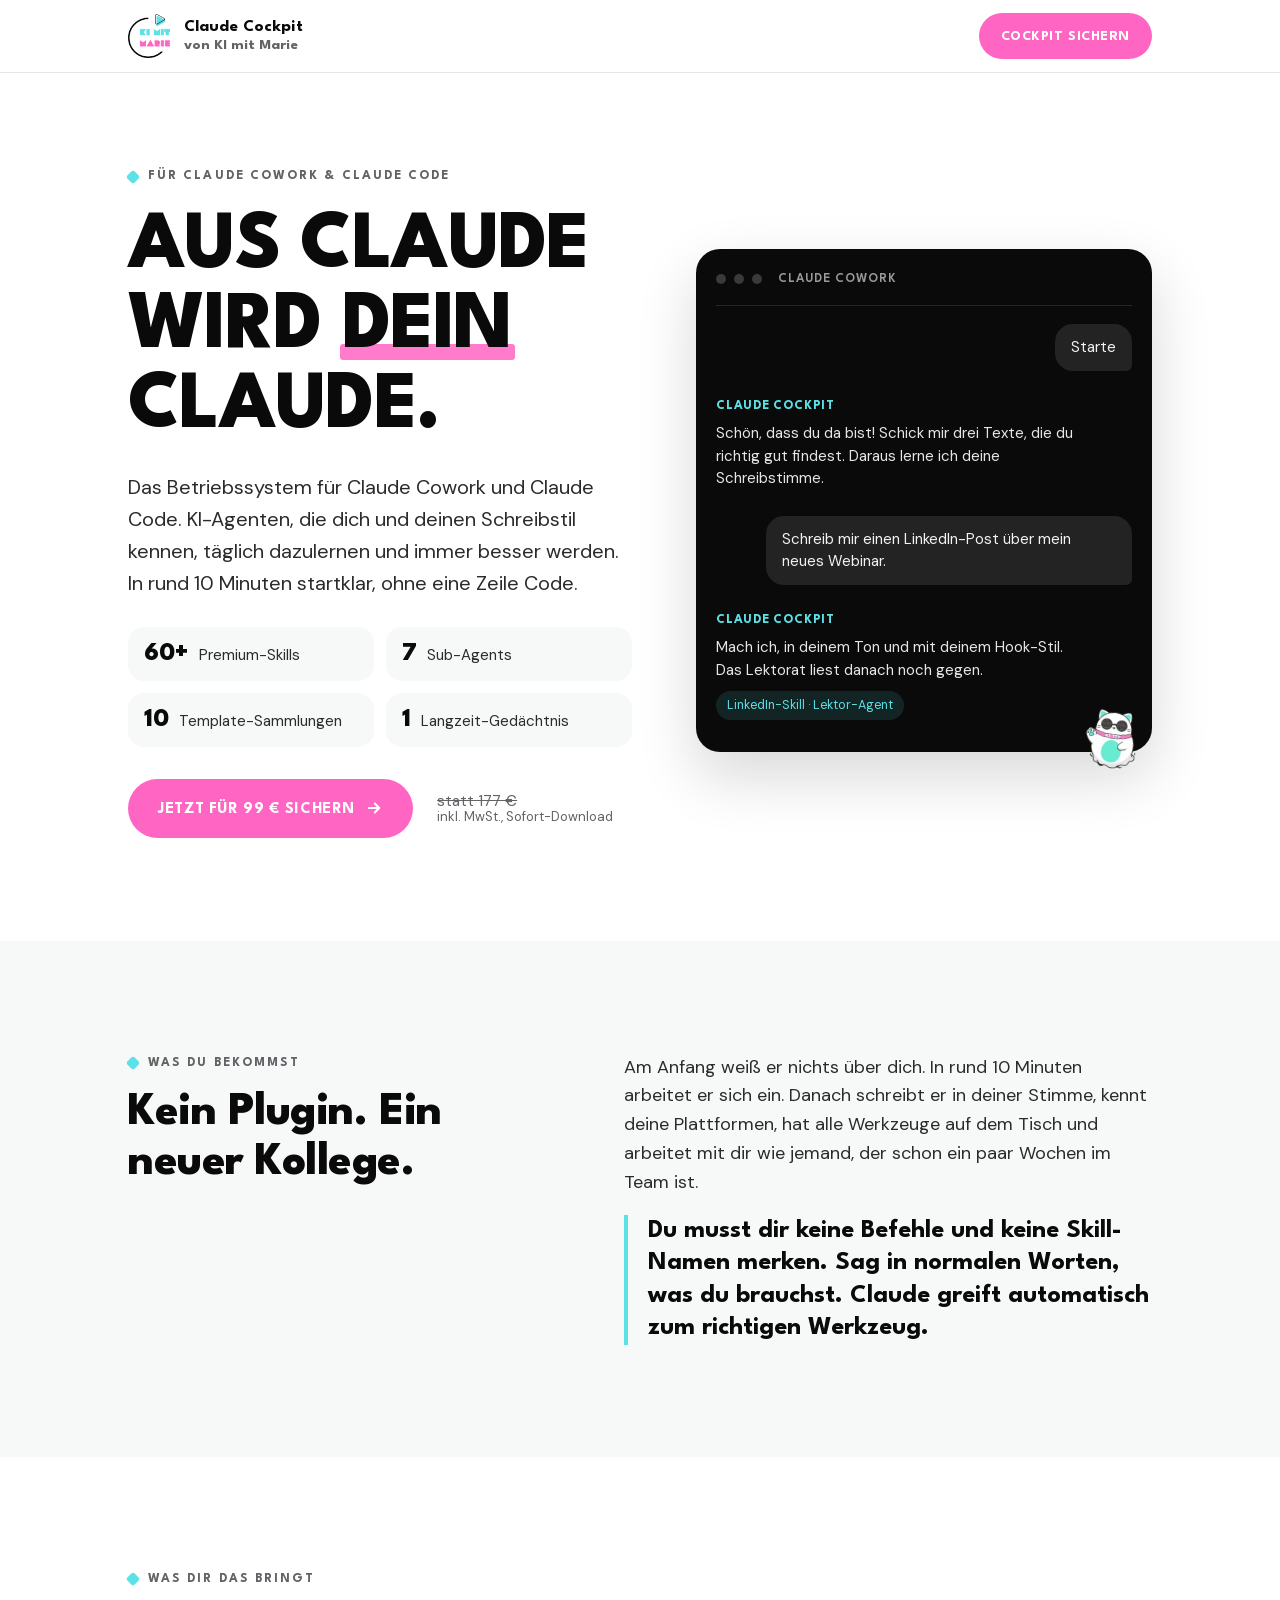
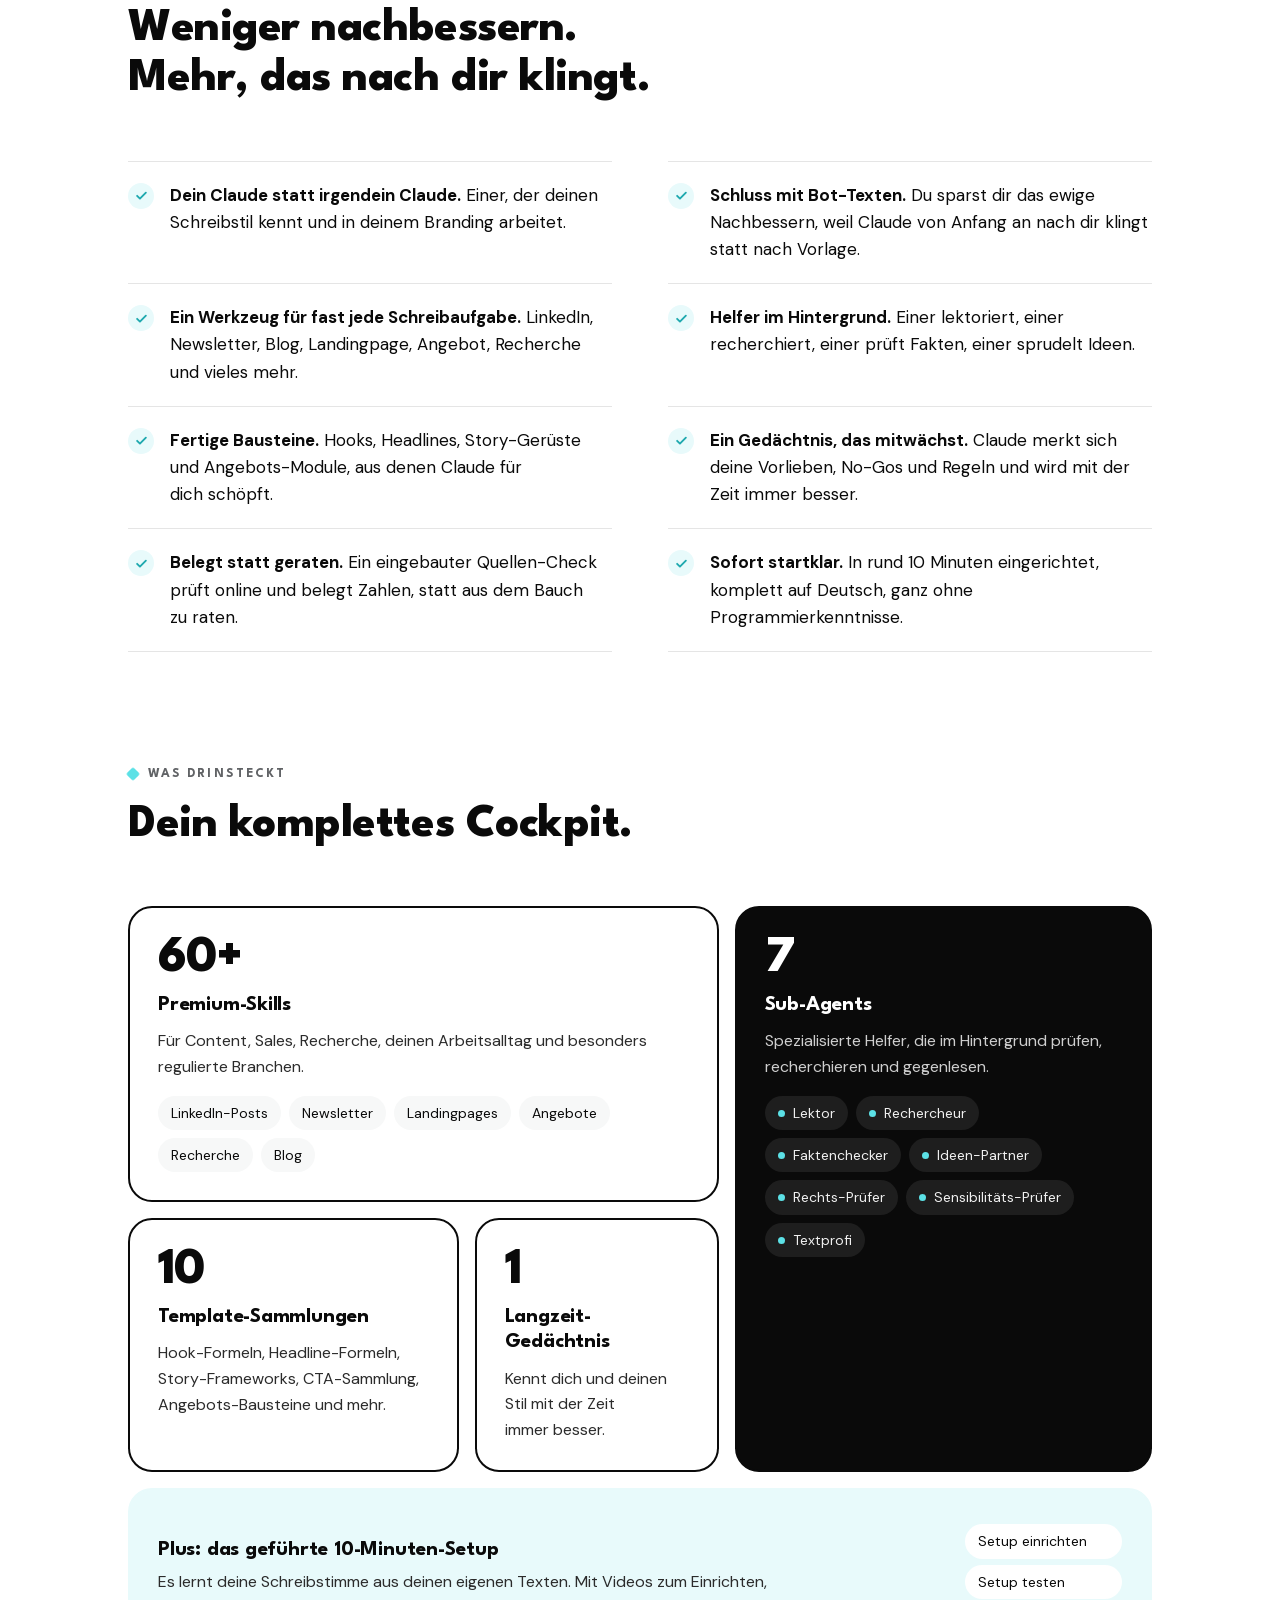
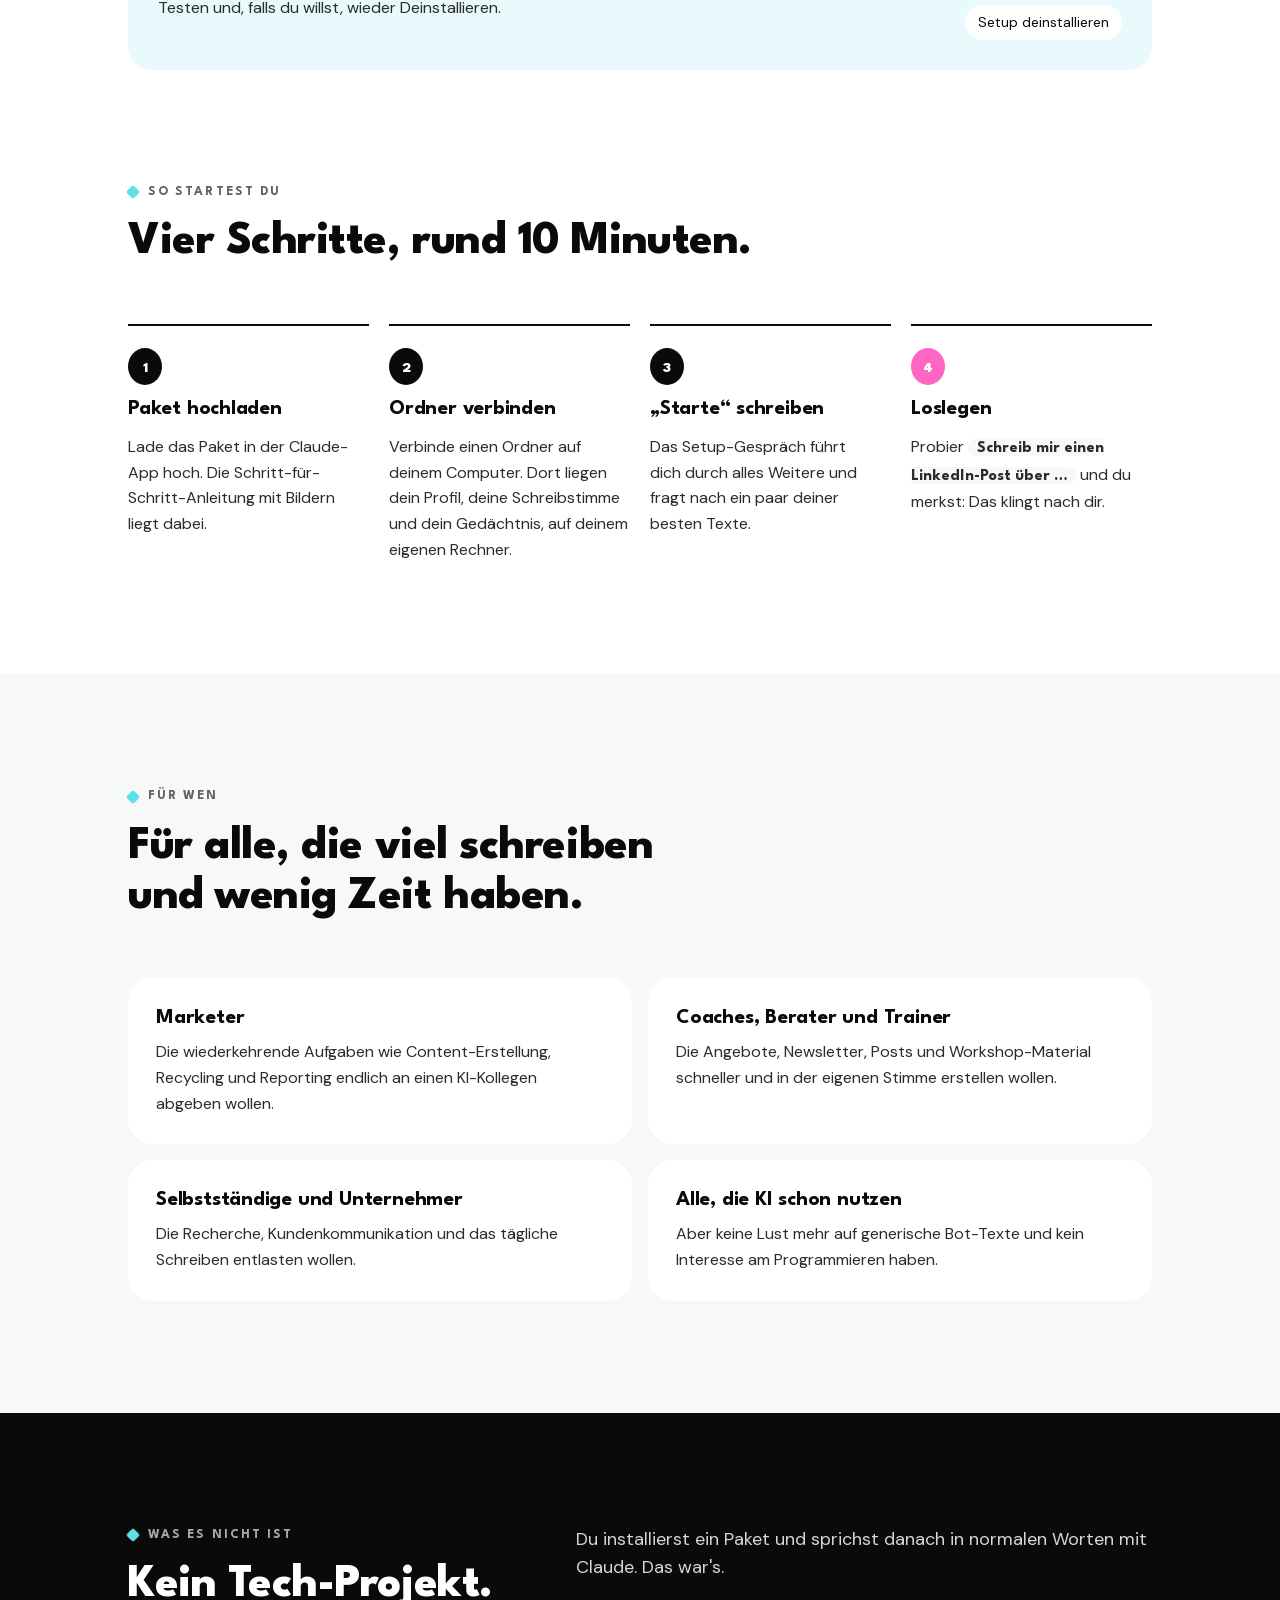
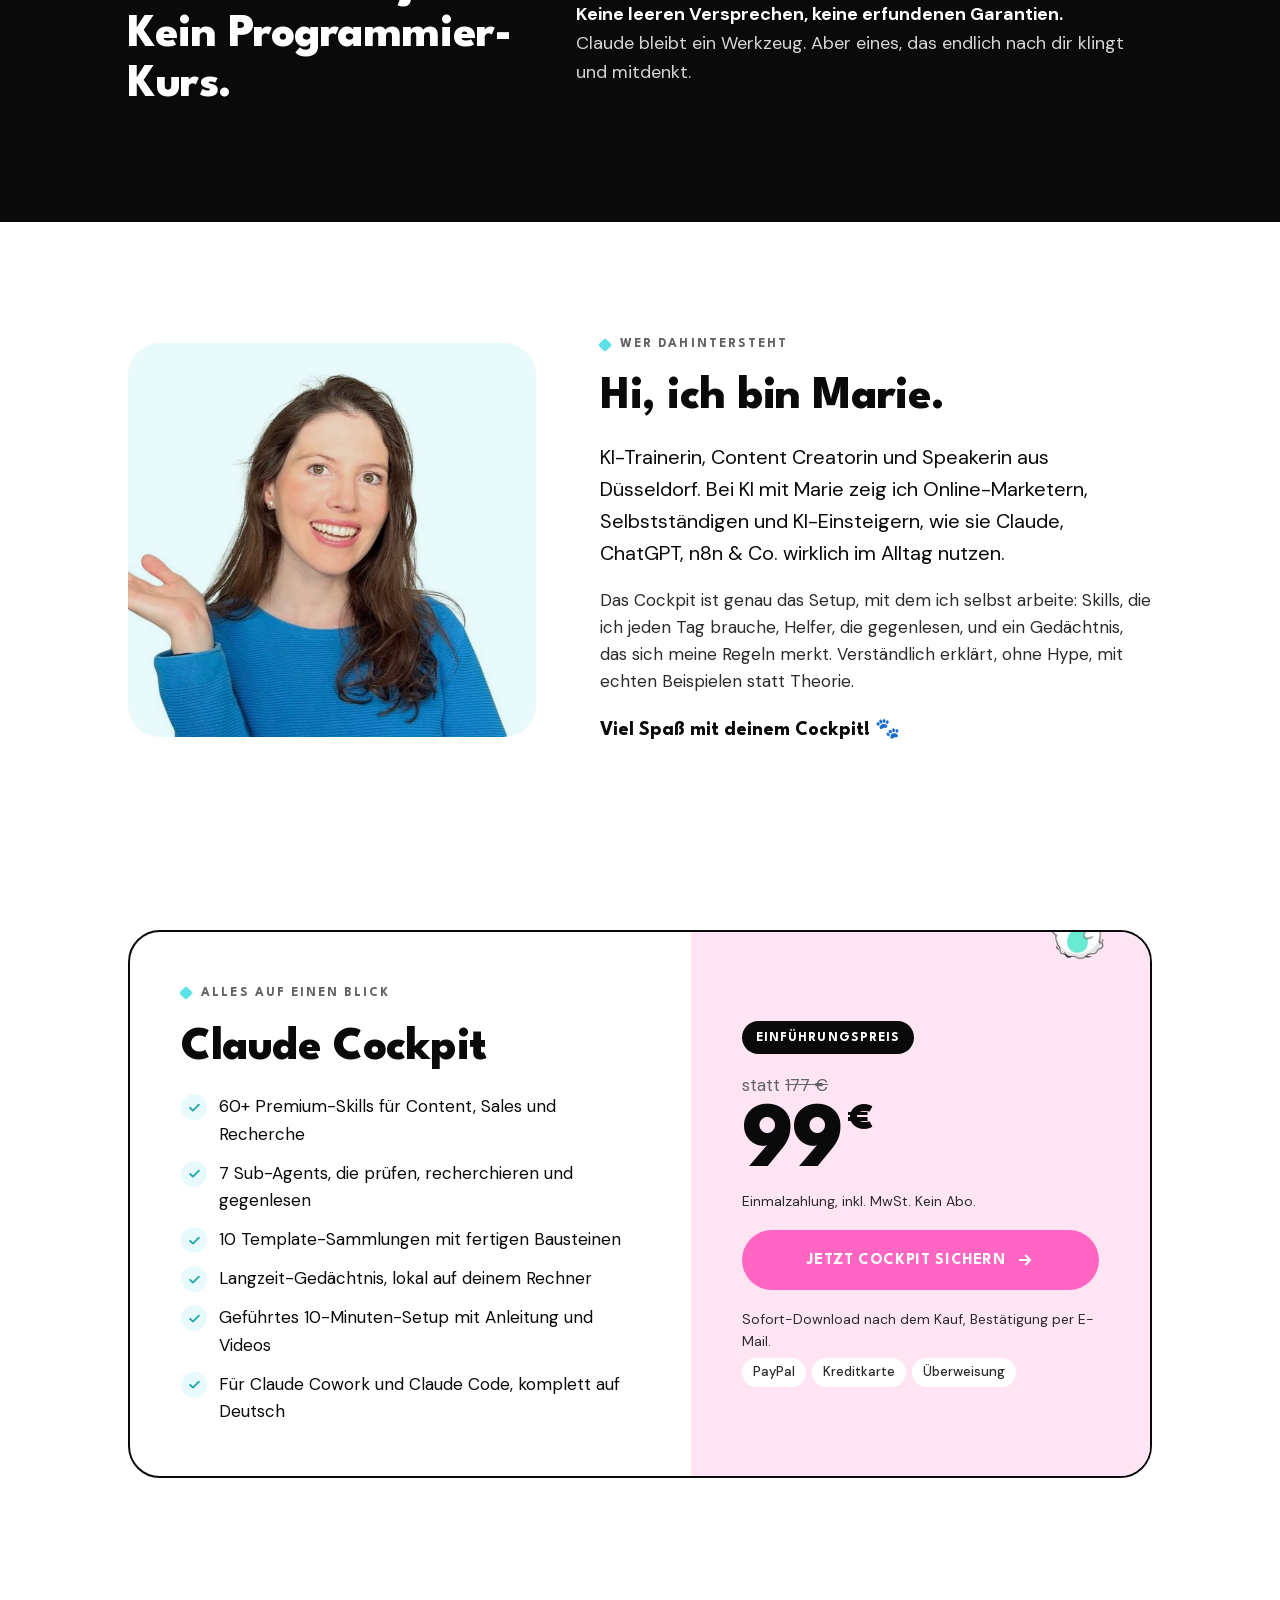
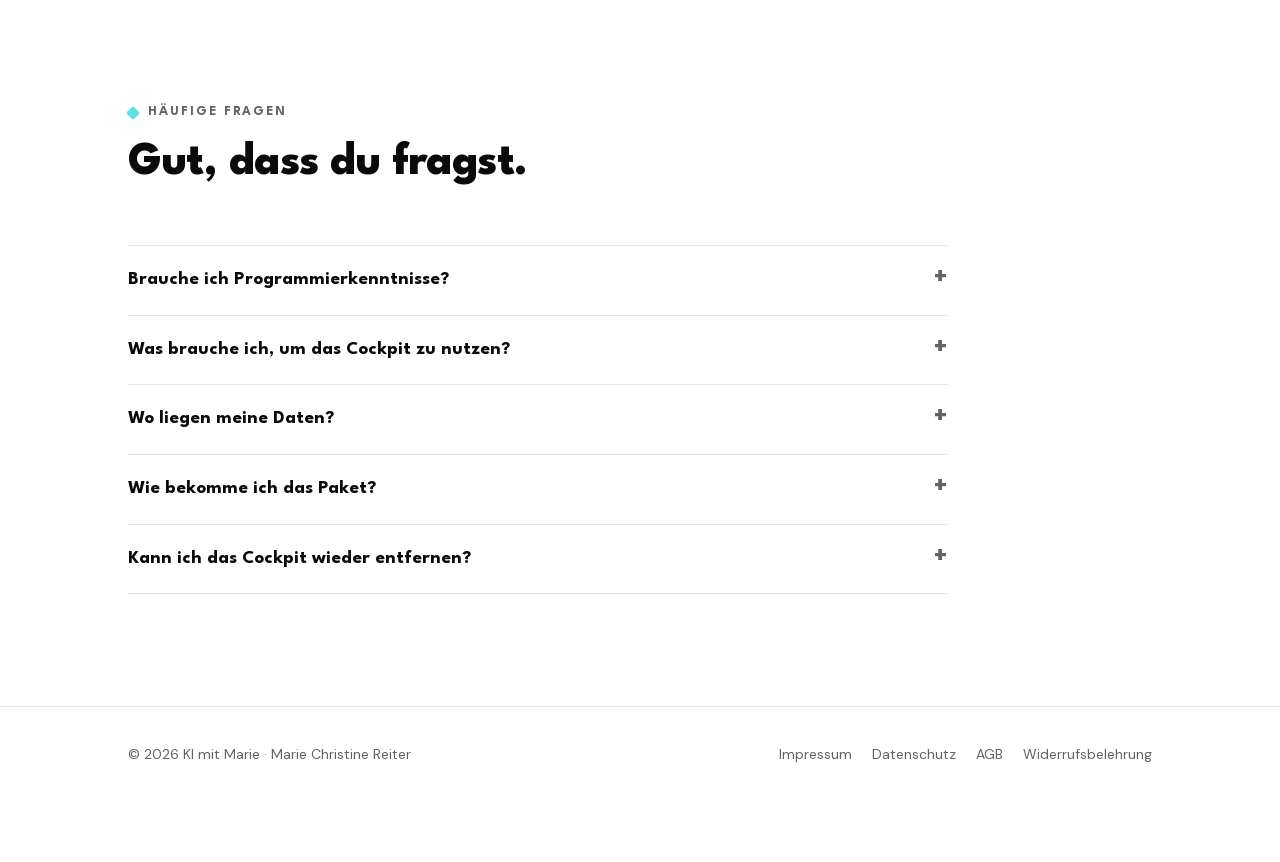
==== commit bd9d5f88: "Claude Cockpit: Felix entfernt, Rechtstexte, Danke-Seite, Cookie-Hinweis - Über-mich-Block nur noch " ====
--- a/claude-cockpit/index.html
+++ b/claude-cockpit/index.html
@@ -5,312 +5,7 @@
 <meta name="viewport" content="width=device-width, initial-scale=1, viewport-fit=cover">
 <title>Claude Cockpit</title>
 <meta name="description" content="Claude Cockpit: Dein Betriebssystem für Claude Cowork und Claude Code. 60+ Premium-Skills, 7 Sub-Agents, 10 Template-Sammlungen und ein Langzeit-Gedächtnis. In 10 Minuten startklar.">
-<link rel="preconnect" href="https://fonts.googleapis.com">
-<link rel="preconnect" href="https://fonts.gstatic.com" crossorigin>
-<link rel="stylesheet" href="https://fonts.googleapis.com/css2?family=League+Spartan:wght@600;700;800&family=DM+Sans:opsz,wght@9..40,400;9..40,500;9..40,700&display=swap">
-<style>
-  /* KI mit Marie, gedämpft: Weiß und Fast-Schwarz tragen, Pink nur für Kauf-Aktionen, Türkis nur für Häkchen und Markierungen. */
-  :root {
-    --pink: #FF66C4;
-    --pink-hover: #E84FAE;
-    --pink-soft: #FFE5F4;
-    --cyan: #5CE1E6;
-    --cyan-deep: #1FA9AF;
-    --cyan-soft: #E8FAFB;
-    --white: #FFFFFF;
-    --ink: #0A0A0A;
-    --ink-2: #2B2B2B;
-    --muted: #616366;
-    --line: #E5E5E5;
-    --paper: #F7F8F8;
-
-    --display: 'League Spartan', system-ui, -apple-system, 'Segoe UI', sans-serif;
-    --body: 'DM Sans', system-ui, -apple-system, 'Segoe UI', sans-serif;
-
-    --radius-md: 16px;
-    --radius-lg: 24px;
-    --radius-pill: 9999px;
-    --ease: cubic-bezier(0.4, 0, 0.2, 1);
-    --bounce: cubic-bezier(0.34, 1.56, 0.64, 1);
-    --wrap: 1120px;
-    --gutter: clamp(16px, 4vw, 48px);
-  }
-
-  * { box-sizing: border-box; }
-  html { scroll-behavior: smooth; }
-  body {
-    margin: 0;
-    background: var(--white);
-    color: var(--ink);
-    font-family: var(--body);
-    font-size: 17px;
-    line-height: 1.6;
-    -webkit-font-smoothing: antialiased;
-  }
-  img { max-width: 100%; display: block; }
-  ::selection { background: var(--pink); color: var(--white); }
-  a { color: inherit; }
-  :focus-visible { outline: 3px solid var(--cyan); outline-offset: 3px; border-radius: 6px; }
-
-  .wrap { max-width: var(--wrap); margin-inline: auto; padding-inline: var(--gutter); }
-  section { padding-block: clamp(64px, 9vw, 112px); }
-
-  h1, h2, h3 { font-family: var(--display); margin: 0; text-wrap: balance; letter-spacing: -0.01em; }
-  h2 { font-size: clamp(30px, 4vw, 46px); line-height: 1.08; font-weight: 800; }
-  h3 { font-size: 21px; line-height: 1.2; font-weight: 700; }
-  p { margin: 0; text-wrap: pretty; }
-
-  .eyebrow {
-    font-family: var(--display);
-    font-size: 13px;
-    font-weight: 700;
-    letter-spacing: 0.16em;
-    text-transform: uppercase;
-    color: var(--muted);
-    display: inline-flex;
-    align-items: center;
-    gap: 10px;
-  }
-  .eyebrow::before {
-    content: "";
-    width: 10px; height: 10px;
-    background: var(--cyan);
-    transform: rotate(45deg);
-    border-radius: 2px;
-  }
-  .section-head { display: grid; gap: 16px; max-width: 720px; margin-bottom: clamp(36px, 5vw, 56px); }
-  .lead { font-size: clamp(18px, 1.6vw, 20px); color: var(--ink-2); }
-
-  /* Buttons */
-  .btn {
-    display: inline-flex; align-items: center; justify-content: center; gap: 10px;
-    font-family: var(--display); font-weight: 700; font-size: 16px;
-    letter-spacing: 0.04em; text-transform: uppercase; text-decoration: none;
-    padding: 18px 30px 16px; border-radius: var(--radius-pill);
-    background: var(--pink); color: var(--white); border: 0; cursor: pointer;
-    transition: transform 200ms var(--bounce), box-shadow 200ms var(--ease), background 200ms var(--ease);
-  }
-  .btn:hover { background: var(--pink-hover); transform: scale(1.03); box-shadow: 0 8px 32px rgba(255, 102, 196, 0.28); }
-  .btn:active { transform: scale(0.97); }
-  .btn svg { width: 18px; height: 18px; margin-top: -2px; }
-  .btn-ghost { background: transparent; color: var(--ink); box-shadow: inset 0 0 0 2px var(--ink); }
-  .btn-ghost:hover { background: var(--ink); color: var(--white); box-shadow: none; }
-
-  /* Header */
-  .site-header {
-    position: sticky; top: env(safe-area-inset-top, 0px); z-index: 20;
-    background: rgba(255, 255, 255, 0.92);
-    backdrop-filter: blur(12px); -webkit-backdrop-filter: blur(12px);
-    border-bottom: 1px solid var(--line);
-  }
-  .site-header .wrap { display: flex; align-items: center; justify-content: space-between; gap: 16px; height: 72px; }
-  .brand { display: flex; align-items: center; gap: 14px; text-decoration: none; }
-  .brand img { height: 44px; width: auto; }
-  .brand span { font-family: var(--display); font-weight: 700; font-size: 15px; line-height: 1.15; color: var(--muted); }
-  .brand strong { display: block; color: var(--ink); font-size: 17px; }
-  .site-header .btn { padding: 13px 22px 11px; font-size: 14px; }
-
-  /* Hero */
-  .hero { padding-block: clamp(48px, 7vw, 96px) clamp(56px, 8vw, 104px); overflow-x: clip; }
-  main, footer { overflow-x: clip; }
-  .hero .wrap { display: grid; grid-template-columns: 1.05fr 0.95fr; gap: clamp(32px, 5vw, 72px); align-items: center; }
-  .hero h1 {
-    font-size: clamp(44px, 6.4vw, 84px); line-height: 0.98; font-weight: 800;
-    text-transform: uppercase; letter-spacing: -0.02em; margin-block: 18px 22px;
-  }
-  .hero h1 .mark { position: relative; white-space: nowrap; }
-  .hero h1 .mark::after {
-    content: ""; position: absolute; left: -2px; right: -4px; bottom: 0.06em; height: 0.2em;
-    background: var(--pink); opacity: 0.85; z-index: -1; border-radius: 3px;
-  }
-  .hero h1 .mark { z-index: 0; }
-  .hero .lead { max-width: 34em; }
-  .kit {
-    list-style: none; padding: 0; margin: 28px 0 32px;
-    display: grid; grid-template-columns: repeat(2, minmax(0, 1fr)); gap: 12px;
-  }
-  .kit li {
-    display: flex; align-items: baseline; gap: 10px;
-    padding: 14px 16px; border-radius: var(--radius-md); background: var(--paper);
-  }
-  .kit b { font-family: var(--display); font-size: 26px; font-weight: 800; line-height: 1; font-variant-numeric: tabular-nums; }
-  .kit span { font-size: 15px; color: var(--ink-2); line-height: 1.3; }
-  .hero-buy { display: flex; flex-wrap: wrap; align-items: center; gap: 18px 24px; }
-  .price-inline { display: grid; line-height: 1.1; }
-  .price-inline s { color: var(--muted); font-size: 15px; }
-  .price-inline strong { font-family: var(--display); font-size: 34px; font-weight: 800; }
-  .price-inline small { color: var(--muted); font-size: 13px; }
-
-  /* Chat-Mockup */
-  .console {
-    background: var(--ink); color: #F2F2F2; border-radius: var(--radius-lg);
-    padding: 20px; box-shadow: 0 24px 60px rgba(10, 10, 10, 0.16);
-    font-size: 15px; position: relative;
-  }
-  .console-bar { display: flex; align-items: center; gap: 8px; padding-bottom: 16px; border-bottom: 1px solid #262626; margin-bottom: 18px; }
-  .console-bar i { width: 10px; height: 10px; border-radius: 50%; background: #3A3A3A; }
-  .console-bar span { margin-left: 8px; font-family: var(--display); font-weight: 600; font-size: 13px; letter-spacing: 0.08em; text-transform: uppercase; color: #9A9A9A; }
-  .msgs { display: grid; gap: 14px; }
-  .msg { max-width: 88%; padding: 12px 16px; border-radius: 18px; line-height: 1.5; }
-  .msg.you { justify-self: end; background: #232323; border-bottom-right-radius: 6px; }
-  .msg.claude { background: transparent; padding-inline: 0; color: #E6E6E6; }
-  .msg.claude .who { display: flex; align-items: center; gap: 8px; font-family: var(--display); font-weight: 700; font-size: 13px; letter-spacing: 0.06em; text-transform: uppercase; color: var(--cyan); margin-bottom: 6px; }
-  .skill-tag {
-    display: inline-flex; align-items: center; gap: 6px; margin-top: 10px;
-    font-size: 12.5px; padding: 5px 11px; border-radius: var(--radius-pill);
-    background: rgba(92, 225, 230, 0.12); color: var(--cyan);
-  }
-  .console .kitty { position: absolute; width: 104px; right: -12px; bottom: -40px; transform: rotate(8deg); }
-  @media (prefers-reduced-motion: no-preference) {
-    .msg { animation: rise 520ms var(--ease) both; }
-    .msg:nth-child(2) { animation-delay: 160ms; }
-    .msg:nth-child(3) { animation-delay: 320ms; }
-    .msg:nth-child(4) { animation-delay: 480ms; }
-    @keyframes rise { from { transform: translateY(10px); } to { transform: none; } }
-  }
-
-  /* Kollege */
-  .colleague { background: var(--paper); }
-  .colleague .wrap { display: grid; grid-template-columns: 0.9fr 1.1fr; gap: clamp(28px, 5vw, 72px); align-items: start; }
-  .colleague .body { display: grid; gap: 18px; font-size: 18px; color: var(--ink-2); }
-  .pull {
-    font-family: var(--display); font-weight: 700; font-size: clamp(22px, 2.2vw, 26px); line-height: 1.25;
-    color: var(--ink); padding-left: 20px; border-left: 4px solid var(--cyan);
-  }
-
-  /* Benefits */
-  .benefits { list-style: none; padding: 0; margin: 0; display: grid; grid-template-columns: repeat(2, minmax(0, 1fr)); gap: 0 56px; }
-  .benefits li { display: grid; grid-template-columns: 28px 1fr; gap: 14px; padding-block: 20px; border-top: 1px solid var(--line); }
-  .benefits li:nth-last-child(-n+2) { border-bottom: 1px solid var(--line); }
-  .check { width: 26px; height: 26px; border-radius: 50%; background: var(--cyan-soft); display: grid; place-items: center; margin-top: 1px; }
-  .check svg { width: 15px; height: 15px; stroke: var(--cyan-deep); }
-  .benefits b { font-weight: 700; }
-
-  /* Inhalt */
-  .contents { display: grid; grid-template-columns: repeat(12, minmax(0, 1fr)); gap: 16px; }
-  .part { background: var(--white); border: 2px solid var(--ink); border-radius: var(--radius-lg); padding: 28px; display: grid; gap: 10px; align-content: start; }
-  .part .num { font-family: var(--display); font-weight: 800; font-size: 52px; line-height: 0.9; letter-spacing: -0.02em; }
-  .part p { color: var(--ink-2); font-size: 16px; }
-  .part.skills { grid-column: span 7; }
-  .part.agents { grid-column: span 5; grid-row: span 2; background: var(--ink); color: var(--white); border-color: var(--ink); }
-  .part.agents p { color: #CFCFCF; }
-  .part.templates { grid-column: span 4; }
-  .part.memory { grid-column: span 3; }
-  .part.setup { grid-column: span 12; display: flex; flex-wrap: wrap; align-items: center; justify-content: space-between; gap: 16px 32px; background: var(--cyan-soft); border-color: var(--cyan-soft); }
-  .part.setup div { display: grid; gap: 6px; max-width: 640px; }
-  .chips { display: flex; flex-wrap: wrap; gap: 8px; margin-top: 6px; }
-  .chip { font-size: 14px; padding: 6px 13px; border-radius: var(--radius-pill); background: var(--paper); color: var(--ink); }
-  .agents .chip { background: #1E1E1E; color: #F0F0F0; }
-  .agents .chip::before { content: ""; display: inline-block; width: 7px; height: 7px; border-radius: 50%; background: var(--cyan); margin-right: 8px; vertical-align: 1px; }
-  .part.setup .chip { background: var(--white); }
-
-  /* Schritte */
-  .steps { list-style: none; padding: 0; margin: 0; display: grid; grid-template-columns: repeat(4, minmax(0, 1fr)); gap: 20px; counter-reset: step; }
-  .steps li { counter-increment: step; display: grid; gap: 12px; align-content: start; padding-top: 22px; border-top: 2px solid var(--ink); }
-  .steps li::before {
-    content: counter(step); font-family: var(--display); font-weight: 800; font-size: 15px;
-    width: 34px; height: 34px; border-radius: 50%; display: grid; place-items: center; padding-top: 3px;
-    background: var(--ink); color: var(--white);
-  }
-  .steps li:last-child::before { background: var(--pink); }
-  .steps p { color: var(--ink-2); font-size: 16px; }
-  .kbd { font-family: var(--display); font-weight: 700; background: var(--paper); padding: 2px 9px 0; border-radius: 8px; }
-
-  /* Für wen */
-  .audience { background: var(--paper); }
-  .who-grid { display: grid; grid-template-columns: repeat(2, minmax(0, 1fr)); gap: 16px; }
-  .who-card { background: var(--white); border-radius: var(--radius-lg); padding: 28px; display: grid; gap: 8px; align-content: start; }
-  .who-card p { color: var(--ink-2); font-size: 16px; }
-
-  /* Nicht */
-  .not { background: var(--ink); color: var(--white); }
-  .not .wrap { display: grid; grid-template-columns: 0.8fr 1.2fr; gap: clamp(28px, 5vw, 72px); align-items: start; }
-  .not .eyebrow { color: #A8A8A8; }
-  .not .body { display: grid; gap: 18px; font-size: 18px; color: #D6D6D6; }
-  .not .body strong { color: var(--white); }
-
-  /* Team */
-  .team-grid { display: grid; grid-template-columns: repeat(2, minmax(0, 1fr)); gap: 20px; }
-  .person { display: grid; grid-template-columns: 120px 1fr; gap: 22px; align-items: start; padding: 28px; border-radius: var(--radius-lg); border: 2px solid var(--line); }
-  .avatar { width: 120px; height: 120px; border-radius: 50%; object-fit: cover; object-position: 50% 20%; background: var(--paper); }
-  .avatar.initials { display: grid; place-items: center; font-family: var(--display); font-weight: 800; font-size: 36px; color: var(--muted); padding-top: 6px; }
-  .person .role { font-size: 14px; color: var(--muted); margin-block: 4px 12px; }
-  .person p:last-child { color: var(--ink-2); font-size: 16px; }
-
-  /* Preis */
-  .buy .card {
-    display: grid; grid-template-columns: 1.1fr 0.9fr; border-radius: 32px; overflow: hidden;
-    border: 2px solid var(--ink);
-  }
-  .buy .left { padding: clamp(28px, 4vw, 52px); display: grid; gap: 20px; align-content: start; }
-  .buy .right { background: var(--pink-soft); padding: clamp(28px, 4vw, 52px); display: grid; gap: 18px; align-content: center; justify-items: start; position: relative; }
-  .incl { list-style: none; padding: 0; margin: 0; display: grid; gap: 12px; }
-  .incl li { display: grid; grid-template-columns: 26px 1fr; gap: 12px; }
-  .badge { font-family: var(--display); font-weight: 700; font-size: 13px; letter-spacing: 0.08em; text-transform: uppercase; background: var(--ink); color: var(--white); padding: 7px 14px 5px; border-radius: var(--radius-pill); }
-  .price-big { display: grid; gap: 4px; }
-  .price-big .was { font-size: 17px; color: var(--muted); }
-  .price-big .now { font-family: var(--display); font-weight: 800; font-size: clamp(64px, 8vw, 92px); line-height: 0.9; letter-spacing: -0.03em; font-variant-numeric: tabular-nums; }
-  .price-big .now sup { font-size: 0.42em; vertical-align: 0.95em; margin-left: 4px; }
-  .price-big .tax { font-size: 14px; color: var(--ink-2); }
-  .buy .btn { width: 100%; }
-  .pay { font-size: 14px; color: var(--ink-2); display: grid; gap: 6px; }
-  .pay-methods { display: flex; flex-wrap: wrap; gap: 6px; }
-  .pay-methods span { font-size: 13px; font-weight: 500; background: var(--white); padding: 4px 11px; border-radius: var(--radius-pill); }
-  .buy .kitty { position: absolute; width: 110px; right: 18px; top: -58px; }
-
-  /* FAQ */
-  .faq { display: grid; gap: 0; max-width: 820px; }
-  .faq details { border-top: 1px solid var(--line); }
-  .faq details:last-child { border-bottom: 1px solid var(--line); }
-  .faq summary {
-    list-style: none; cursor: pointer; padding-block: 22px; display: flex; justify-content: space-between; gap: 20px;
-    font-family: var(--display); font-weight: 700; font-size: 19px; line-height: 1.3;
-  }
-  .faq summary::-webkit-details-marker { display: none; }
-  .faq summary::after { content: "+"; font-size: 26px; line-height: 0.9; color: var(--muted); transition: transform 200ms var(--ease); }
-  .faq details[open] summary::after { transform: rotate(45deg); }
-  .faq details p { padding-bottom: 22px; color: var(--ink-2); max-width: 64ch; }
-
-  /* Footer */
-  footer { border-top: 1px solid var(--line); padding-block: 36px 96px; font-size: 14px; color: var(--muted); }
-  footer .wrap { display: flex; flex-wrap: wrap; justify-content: space-between; gap: 16px; }
-  footer nav { display: flex; flex-wrap: wrap; gap: 20px; }
-  footer a { text-decoration: none; }
-  footer a:hover { color: var(--ink); }
-
-  /* Mobile Kaufleiste */
-  .mobile-bar {
-    position: fixed; left: 0; right: 0; bottom: 0; z-index: 30; display: none;
-    padding: 12px 16px calc(12px + env(safe-area-inset-bottom, 0px));
-    background: var(--white); border-top: 1px solid var(--line);
-    align-items: center; justify-content: space-between; gap: 12px;
-  }
-  .mobile-bar .btn { padding: 13px 20px 11px; font-size: 14px; }
-  .mobile-bar b { font-family: var(--display); font-size: 22px; }
-  .mobile-bar s { color: var(--muted); font-size: 13px; margin-left: 6px; }
-
-  @media (max-width: 920px) {
-    .hero .wrap, .colleague .wrap, .not .wrap, .buy .card { grid-template-columns: 1fr; }
-    .console { max-width: 560px; }
-    .steps { grid-template-columns: repeat(2, minmax(0, 1fr)); gap: 32px 20px; }
-    .part.skills, .part.agents, .part.templates, .part.memory { grid-column: span 12; grid-row: auto; }
-    .team-grid { grid-template-columns: 1fr; }
-  }
-  @media (max-width: 640px) {
-    body { font-size: 16px; }
-    .brand span { display: none; }
-    .site-header .btn { display: none; }
-    .benefits, .who-grid, .steps { grid-template-columns: 1fr; }
-    .benefits li:nth-last-child(2) { border-bottom: 0; }
-    .kit b { font-size: 22px; }
-    .kit li { flex-direction: column; gap: 4px; }
-    .person { grid-template-columns: 1fr; }
-    .avatar { width: 96px; height: 96px; }
-    .console .kitty { width: 80px; right: -6px; bottom: -34px; }
-    .buy .kitty { width: 86px; top: -44px; }
-    .mobile-bar { display: flex; }
-  }
-</style>
+<link rel="stylesheet" href="styles.css">
 </head>
 <body>
 
@@ -323,7 +18,7 @@
   <div class="wrap">
     <a class="brand" href="#top" aria-label="Claude Cockpit, zum Seitenanfang">
       <img src="assets/logo.png" alt="KI mit Marie" width="42" height="44">
-      <span><strong>Claude Cockpit</strong>mit Felix Beilharz</span>
+      <span><strong>Claude Cockpit</strong>von KI mit Marie</span>
     </a>
     <a class="btn" href="#kaufen">Cockpit sichern</a>
   </div>
@@ -493,31 +188,18 @@
     </div>
   </section>
 
-  <!-- TEAM -->
-  <section>
-    <div class="wrap">
-      <div class="section-head">
+  <!-- ÜBER MICH -->
+  <section class="about">
+    <div class="wrap">
+      <div class="about-photo">
+        <img src="assets/marie.jpg" alt="Marie Christine Reiter von KI mit Marie" width="700" height="677" loading="lazy">
+      </div>
+      <div class="about-text">
         <span class="eyebrow">Wer dahintersteht</span>
-        <h2>KI, die im echten Arbeitsalltag funktioniert.</h2>
-        <p class="lead">Verständlich erklärt und ohne Hype.</p>
-      </div>
-      <div class="team-grid">
-        <article class="person">
-          <div class="avatar initials" aria-hidden="true">FB</div>
-          <div>
-            <h3>Felix Beilharz</h3>
-            <p class="role">Berater für Online- und Social-Media-Marketing</p>
-            <p>Zählt zu den führenden Beratern für Online- und Social-Media-Marketing (RTL), ist seit über 23 Jahren aktiv und unterrichtet an mehreren Hochschulen in Deutschland und der Schweiz.</p>
-          </div>
-        </article>
-        <article class="person">
-          <img class="avatar" src="assets/marie.jpg" alt="Marie Christine Reiter" width="120" height="120">
-          <div>
-            <h3>Marie Christine Reiter</h3>
-            <p class="role">KI mit Marie · KI-Trainerin, Content Creatorin &amp; Speakerin</p>
-            <p>Macht KI aus Düsseldorf heraus praktisch und zugänglich für Online-Marketer, KMU und KI-Einsteiger. Mit echten Prompts aus dem Alltag statt Theorie.</p>
-          </div>
-        </article>
+        <h2>Hi, ich bin Marie.</h2>
+        <p class="lead">KI-Trainerin, Content Creatorin und Speakerin aus Düsseldorf. Bei KI mit Marie zeig ich Online-Marketern, Selbstständigen und KI-Einsteigern, wie sie Claude, ChatGPT, n8n &amp; Co. wirklich im Alltag nutzen.</p>
+        <p>Das Cockpit ist genau das Setup, mit dem ich selbst arbeite: Skills, die ich jeden Tag brauche, Helfer, die gegenlesen, und ein Gedächtnis, das sich meine Regeln merkt. Verständlich erklärt, ohne Hype, mit echten Beispielen statt Theorie.</p>
+        <p class="sign">Viel Spaß mit deinem Cockpit! 🐾</p>
       </div>
     </div>
   </section>
@@ -592,12 +274,13 @@
 
 <footer>
   <div class="wrap">
-    <span>© 2026 KI mit Marie &amp; Felix Beilharz</span>
+    <span>© 2026 KI mit Marie · Marie Christine Reiter</span>
     <nav aria-label="Rechtliches">
-      <a href="#IMPRESSUM">Impressum</a>
-      <a href="#DATENSCHUTZ">Datenschutz</a>
-      <a href="#AGB">AGB</a>
-      <a href="#WIDERRUF">Widerrufsbelehrung</a>
+      <a href="impressum.html">Impressum</a>
+      <a href="datenschutz.html">Datenschutz</a>
+      <a href="agb.html">AGB</a>
+      <a href="widerruf.html">Widerrufsbelehrung</a>
+      <button type="button" class="linkish" data-consent-open>Cookie-Einstellungen</button>
     </nav>
   </div>
 </footer>
@@ -606,5 +289,7 @@
   <span><b>99 €</b><s>177 €</s></span>
   <a class="btn" href="#kaufen">Cockpit sichern</a>
 </div>
+
+<script src="consent.js" defer></script>
 </body>
 </html>
--- a/claude-cockpit/styles.css
+++ b/claude-cockpit/styles.css
@@ -0,0 +1,361 @@
+/* Schriften lokal gehostet: keine Verbindung zu Google, dadurch kein Consent nötig. */
+@font-face { font-family: 'League Spartan'; font-style: normal; font-weight: 100 900; font-display: swap; src: url('fonts/LeagueSpartan-Variable.woff2') format('woff2'); }
+@font-face { font-family: 'DM Sans'; font-style: normal; font-weight: 100 1000; font-display: swap; src: url('fonts/DMSans-Variable.woff2') format('woff2'); }
+
+  /* KI mit Marie, gedämpft: Weiß und Fast-Schwarz tragen, Pink nur für Kauf-Aktionen, Türkis nur für Häkchen und Markierungen. */
+  :root {
+    --pink: #FF66C4;
+    --pink-hover: #E84FAE;
+    --pink-soft: #FFE5F4;
+    --cyan: #5CE1E6;
+    --cyan-deep: #1FA9AF;
+    --cyan-soft: #E8FAFB;
+    --white: #FFFFFF;
+    --ink: #0A0A0A;
+    --ink-2: #2B2B2B;
+    --muted: #616366;
+    --line: #E5E5E5;
+    --paper: #F7F8F8;
+
+    --display: 'League Spartan', system-ui, -apple-system, 'Segoe UI', sans-serif;
+    --body: 'DM Sans', system-ui, -apple-system, 'Segoe UI', sans-serif;
+
+    --radius-md: 16px;
+    --radius-lg: 24px;
+    --radius-pill: 9999px;
+    --ease: cubic-bezier(0.4, 0, 0.2, 1);
+    --bounce: cubic-bezier(0.34, 1.56, 0.64, 1);
+    --wrap: 1120px;
+    --gutter: clamp(16px, 4vw, 48px);
+  }
+
+  * { box-sizing: border-box; }
+  html { scroll-behavior: smooth; }
+  body {
+    margin: 0;
+    background: var(--white);
+    color: var(--ink);
+    font-family: var(--body);
+    font-size: 17px;
+    line-height: 1.6;
+    -webkit-font-smoothing: antialiased;
+  }
+  img { max-width: 100%; display: block; }
+  ::selection { background: var(--pink); color: var(--white); }
+  a { color: inherit; }
+  :focus-visible { outline: 3px solid var(--cyan); outline-offset: 3px; border-radius: 6px; }
+
+  .wrap { max-width: var(--wrap); margin-inline: auto; padding-inline: var(--gutter); }
+  section { padding-block: clamp(64px, 9vw, 112px); }
+
+  h1, h2, h3 { font-family: var(--display); margin: 0; text-wrap: balance; letter-spacing: -0.01em; }
+  h2 { font-size: clamp(30px, 4vw, 46px); line-height: 1.08; font-weight: 800; }
+  h3 { font-size: 21px; line-height: 1.2; font-weight: 700; }
+  p { margin: 0; text-wrap: pretty; }
+
+  .eyebrow {
+    font-family: var(--display);
+    font-size: 13px;
+    font-weight: 700;
+    letter-spacing: 0.16em;
+    text-transform: uppercase;
+    color: var(--muted);
+    display: inline-flex;
+    align-items: center;
+    gap: 10px;
+  }
+  .eyebrow::before {
+    content: "";
+    width: 10px; height: 10px;
+    background: var(--cyan);
+    transform: rotate(45deg);
+    border-radius: 2px;
+  }
+  .section-head { display: grid; gap: 16px; max-width: 720px; margin-bottom: clamp(36px, 5vw, 56px); }
+  .lead { font-size: clamp(18px, 1.6vw, 20px); color: var(--ink-2); }
+
+  /* Buttons */
+  .btn {
+    display: inline-flex; align-items: center; justify-content: center; gap: 10px;
+    font-family: var(--display); font-weight: 700; font-size: 16px;
+    letter-spacing: 0.04em; text-transform: uppercase; text-decoration: none;
+    padding: 18px 30px 16px; border-radius: var(--radius-pill);
+    background: var(--pink); color: var(--white); border: 0; cursor: pointer;
+    transition: transform 200ms var(--bounce), box-shadow 200ms var(--ease), background 200ms var(--ease);
+  }
+  .btn:hover { background: var(--pink-hover); transform: scale(1.03); box-shadow: 0 8px 32px rgba(255, 102, 196, 0.28); }
+  .btn:active { transform: scale(0.97); }
+  .btn svg { width: 18px; height: 18px; margin-top: -2px; }
+  .btn-ghost { background: transparent; color: var(--ink); box-shadow: inset 0 0 0 2px var(--ink); }
+  .btn-ghost:hover { background: var(--ink); color: var(--white); box-shadow: none; }
+
+  /* Header */
+  .site-header {
+    position: sticky; top: env(safe-area-inset-top, 0px); z-index: 20;
+    background: rgba(255, 255, 255, 0.92);
+    backdrop-filter: blur(12px); -webkit-backdrop-filter: blur(12px);
+    border-bottom: 1px solid var(--line);
+  }
+  .site-header .wrap { display: flex; align-items: center; justify-content: space-between; gap: 16px; height: 72px; }
+  .brand { display: flex; align-items: center; gap: 14px; text-decoration: none; }
+  .brand img { height: 44px; width: auto; }
+  .brand span { font-family: var(--display); font-weight: 700; font-size: 15px; line-height: 1.15; color: var(--muted); }
+  .brand strong { display: block; color: var(--ink); font-size: 17px; }
+  .site-header .btn { padding: 13px 22px 11px; font-size: 14px; }
+
+  /* Hero */
+  .hero { padding-block: clamp(48px, 7vw, 96px) clamp(56px, 8vw, 104px); overflow-x: clip; }
+  main, footer { overflow-x: clip; }
+  .hero .wrap { display: grid; grid-template-columns: 1.05fr 0.95fr; gap: clamp(32px, 5vw, 72px); align-items: center; }
+  .hero h1 {
+    font-size: clamp(44px, 6.4vw, 84px); line-height: 0.98; font-weight: 800;
+    text-transform: uppercase; letter-spacing: -0.02em; margin-block: 18px 22px;
+  }
+  .hero h1 .mark { position: relative; white-space: nowrap; }
+  .hero h1 .mark::after {
+    content: ""; position: absolute; left: -2px; right: -4px; bottom: 0.06em; height: 0.2em;
+    background: var(--pink); opacity: 0.85; z-index: -1; border-radius: 3px;
+  }
+  .hero h1 .mark { z-index: 0; }
+  .hero .lead { max-width: 34em; }
+  .kit {
+    list-style: none; padding: 0; margin: 28px 0 32px;
+    display: grid; grid-template-columns: repeat(2, minmax(0, 1fr)); gap: 12px;
+  }
+  .kit li {
+    display: flex; align-items: baseline; gap: 10px;
+    padding: 14px 16px; border-radius: var(--radius-md); background: var(--paper);
+  }
+  .kit b { font-family: var(--display); font-size: 26px; font-weight: 800; line-height: 1; font-variant-numeric: tabular-nums; }
+  .kit span { font-size: 15px; color: var(--ink-2); line-height: 1.3; }
+  .hero-buy { display: flex; flex-wrap: wrap; align-items: center; gap: 18px 24px; }
+  .price-inline { display: grid; line-height: 1.1; }
+  .price-inline s { color: var(--muted); font-size: 15px; }
+  .price-inline strong { font-family: var(--display); font-size: 34px; font-weight: 800; }
+  .price-inline small { color: var(--muted); font-size: 13px; }
+
+  /* Chat-Mockup */
+  .console {
+    background: var(--ink); color: #F2F2F2; border-radius: var(--radius-lg);
+    padding: 20px; box-shadow: 0 24px 60px rgba(10, 10, 10, 0.16);
+    font-size: 15px; position: relative;
+  }
+  .console-bar { display: flex; align-items: center; gap: 8px; padding-bottom: 16px; border-bottom: 1px solid #262626; margin-bottom: 18px; }
+  .console-bar i { width: 10px; height: 10px; border-radius: 50%; background: #3A3A3A; }
+  .console-bar span { margin-left: 8px; font-family: var(--display); font-weight: 600; font-size: 13px; letter-spacing: 0.08em; text-transform: uppercase; color: #9A9A9A; }
+  .msgs { display: grid; gap: 14px; }
+  .msg { max-width: 88%; padding: 12px 16px; border-radius: 18px; line-height: 1.5; }
+  .msg.you { justify-self: end; background: #232323; border-bottom-right-radius: 6px; }
+  .msg.claude { background: transparent; padding-inline: 0; color: #E6E6E6; }
+  .msg.claude .who { display: flex; align-items: center; gap: 8px; font-family: var(--display); font-weight: 700; font-size: 13px; letter-spacing: 0.06em; text-transform: uppercase; color: var(--cyan); margin-bottom: 6px; }
+  .skill-tag {
+    display: inline-flex; align-items: center; gap: 6px; margin-top: 10px;
+    font-size: 12.5px; padding: 5px 11px; border-radius: var(--radius-pill);
+    background: rgba(92, 225, 230, 0.12); color: var(--cyan);
+  }
+  .console .kitty { position: absolute; width: 104px; right: -12px; bottom: -40px; transform: rotate(8deg); }
+  @media (prefers-reduced-motion: no-preference) {
+    .msg { animation: rise 520ms var(--ease) both; }
+    .msg:nth-child(2) { animation-delay: 160ms; }
+    .msg:nth-child(3) { animation-delay: 320ms; }
+    .msg:nth-child(4) { animation-delay: 480ms; }
+    @keyframes rise { from { transform: translateY(10px); } to { transform: none; } }
+  }
+
+  /* Kollege */
+  .colleague { background: var(--paper); }
+  .colleague .wrap { display: grid; grid-template-columns: 0.9fr 1.1fr; gap: clamp(28px, 5vw, 72px); align-items: start; }
+  .colleague .body { display: grid; gap: 18px; font-size: 18px; color: var(--ink-2); }
+  .pull {
+    font-family: var(--display); font-weight: 700; font-size: clamp(22px, 2.2vw, 26px); line-height: 1.25;
+    color: var(--ink); padding-left: 20px; border-left: 4px solid var(--cyan);
+  }
+
+  /* Benefits */
+  .benefits { list-style: none; padding: 0; margin: 0; display: grid; grid-template-columns: repeat(2, minmax(0, 1fr)); gap: 0 56px; }
+  .benefits li { display: grid; grid-template-columns: 28px 1fr; gap: 14px; padding-block: 20px; border-top: 1px solid var(--line); }
+  .benefits li:nth-last-child(-n+2) { border-bottom: 1px solid var(--line); }
+  .check { width: 26px; height: 26px; border-radius: 50%; background: var(--cyan-soft); display: grid; place-items: center; margin-top: 1px; }
+  .check svg { width: 15px; height: 15px; stroke: var(--cyan-deep); }
+  .benefits b { font-weight: 700; }
+
+  /* Inhalt */
+  .contents { display: grid; grid-template-columns: repeat(12, minmax(0, 1fr)); gap: 16px; }
+  .part { background: var(--white); border: 2px solid var(--ink); border-radius: var(--radius-lg); padding: 28px; display: grid; gap: 10px; align-content: start; }
+  .part .num { font-family: var(--display); font-weight: 800; font-size: 52px; line-height: 0.9; letter-spacing: -0.02em; }
+  .part p { color: var(--ink-2); font-size: 16px; }
+  .part.skills { grid-column: span 7; }
+  .part.agents { grid-column: span 5; grid-row: span 2; background: var(--ink); color: var(--white); border-color: var(--ink); }
+  .part.agents p { color: #CFCFCF; }
+  .part.templates { grid-column: span 4; }
+  .part.memory { grid-column: span 3; }
+  .part.setup { grid-column: span 12; display: flex; flex-wrap: wrap; align-items: center; justify-content: space-between; gap: 16px 32px; background: var(--cyan-soft); border-color: var(--cyan-soft); }
+  .part.setup div { display: grid; gap: 6px; max-width: 640px; }
+  .chips { display: flex; flex-wrap: wrap; gap: 8px; margin-top: 6px; }
+  .chip { font-size: 14px; padding: 6px 13px; border-radius: var(--radius-pill); background: var(--paper); color: var(--ink); }
+  .agents .chip { background: #1E1E1E; color: #F0F0F0; }
+  .agents .chip::before { content: ""; display: inline-block; width: 7px; height: 7px; border-radius: 50%; background: var(--cyan); margin-right: 8px; vertical-align: 1px; }
+  .part.setup .chip { background: var(--white); }
+
+  /* Schritte */
+  .steps { list-style: none; padding: 0; margin: 0; display: grid; grid-template-columns: repeat(4, minmax(0, 1fr)); gap: 20px; counter-reset: step; }
+  .steps li { counter-increment: step; display: grid; gap: 12px; align-content: start; padding-top: 22px; border-top: 2px solid var(--ink); }
+  .steps li::before {
+    content: counter(step); font-family: var(--display); font-weight: 800; font-size: 15px;
+    width: 34px; height: 34px; border-radius: 50%; display: grid; place-items: center; padding-top: 3px;
+    background: var(--ink); color: var(--white);
+  }
+  .steps li:last-child::before { background: var(--pink); }
+  .steps p { color: var(--ink-2); font-size: 16px; }
+  .kbd { font-family: var(--display); font-weight: 700; background: var(--paper); padding: 2px 9px 0; border-radius: 8px; }
+
+  /* Für wen */
+  .audience { background: var(--paper); }
+  .who-grid { display: grid; grid-template-columns: repeat(2, minmax(0, 1fr)); gap: 16px; }
+  .who-card { background: var(--white); border-radius: var(--radius-lg); padding: 28px; display: grid; gap: 8px; align-content: start; }
+  .who-card p { color: var(--ink-2); font-size: 16px; }
+
+  /* Nicht */
+  .not { background: var(--ink); color: var(--white); }
+  .not .wrap { display: grid; grid-template-columns: 0.8fr 1.2fr; gap: clamp(28px, 5vw, 72px); align-items: start; }
+  .not .eyebrow { color: #A8A8A8; }
+  .not .body { display: grid; gap: 18px; font-size: 18px; color: #D6D6D6; }
+  .not .body strong { color: var(--white); }
+
+  /* Über mich */
+  .about .wrap { display: grid; grid-template-columns: 0.85fr 1.15fr; gap: clamp(32px, 5vw, 72px); align-items: center; }
+  .about-photo { background: var(--cyan-soft); border-radius: 32px; overflow: hidden; }
+  .about-photo img { width: 100%; height: auto; mix-blend-mode: multiply; }
+  .about-text { display: grid; gap: 18px; }
+  .about-text p { color: var(--ink-2); }
+  .about-text .lead { color: var(--ink); }
+  .sign { font-family: var(--display); font-weight: 700; font-size: 20px; color: var(--ink) !important; }
+
+  /* Preis */
+  .buy .card {
+    display: grid; grid-template-columns: 1.1fr 0.9fr; border-radius: 32px; overflow: hidden;
+    border: 2px solid var(--ink);
+  }
+  .buy .left { padding: clamp(28px, 4vw, 52px); display: grid; gap: 20px; align-content: start; }
+  .buy .right { background: var(--pink-soft); padding: clamp(28px, 4vw, 52px); display: grid; gap: 18px; align-content: center; justify-items: start; position: relative; }
+  .incl { list-style: none; padding: 0; margin: 0; display: grid; gap: 12px; }
+  .incl li { display: grid; grid-template-columns: 26px 1fr; gap: 12px; }
+  .badge { font-family: var(--display); font-weight: 700; font-size: 13px; letter-spacing: 0.08em; text-transform: uppercase; background: var(--ink); color: var(--white); padding: 7px 14px 5px; border-radius: var(--radius-pill); }
+  .price-big { display: grid; gap: 4px; }
+  .price-big .was { font-size: 17px; color: var(--muted); }
+  .price-big .now { font-family: var(--display); font-weight: 800; font-size: clamp(64px, 8vw, 92px); line-height: 0.9; letter-spacing: -0.03em; font-variant-numeric: tabular-nums; }
+  .price-big .now sup { font-size: 0.42em; vertical-align: 0.95em; margin-left: 4px; }
+  .price-big .tax { font-size: 14px; color: var(--ink-2); }
+  .buy .btn { width: 100%; }
+  .pay { font-size: 14px; color: var(--ink-2); display: grid; gap: 6px; }
+  .pay-methods { display: flex; flex-wrap: wrap; gap: 6px; }
+  .pay-methods span { font-size: 13px; font-weight: 500; background: var(--white); padding: 4px 11px; border-radius: var(--radius-pill); }
+  .buy .kitty { position: absolute; width: 110px; right: 18px; top: -58px; }
+
+  /* FAQ */
+  .faq { display: grid; gap: 0; max-width: 820px; }
+  .faq details { border-top: 1px solid var(--line); }
+  .faq details:last-child { border-bottom: 1px solid var(--line); }
+  .faq summary {
+    list-style: none; cursor: pointer; padding-block: 22px; display: flex; justify-content: space-between; gap: 20px;
+    font-family: var(--display); font-weight: 700; font-size: 19px; line-height: 1.3;
+  }
+  .faq summary::-webkit-details-marker { display: none; }
+  .faq summary::after { content: "+"; font-size: 26px; line-height: 0.9; color: var(--muted); transition: transform 200ms var(--ease); }
+  .faq details[open] summary::after { transform: rotate(45deg); }
+  .faq details p { padding-bottom: 22px; color: var(--ink-2); max-width: 64ch; }
+
+  /* Footer */
+  footer { border-top: 1px solid var(--line); padding-block: 36px 96px; font-size: 14px; color: var(--muted); }
+  footer .wrap { display: flex; flex-wrap: wrap; justify-content: space-between; gap: 16px; }
+  footer nav { display: flex; flex-wrap: wrap; gap: 20px; }
+  footer a { text-decoration: none; }
+  footer a:hover { color: var(--ink); }
+
+  /* Footer-Button, der wie ein Link aussieht */
+  .linkish { background: none; border: 0; padding: 0; font: inherit; color: inherit; cursor: pointer; }
+  .linkish:hover { color: var(--ink); }
+
+  /* Cookie-Hinweis */
+  .consent {
+    position: fixed; z-index: 50; left: 16px; right: 16px; bottom: calc(16px + env(safe-area-inset-bottom, 0px));
+    max-width: 520px; margin-inline: auto; background: var(--white); color: var(--ink);
+    border: 2px solid var(--ink); border-radius: var(--radius-lg); padding: 22px 22px 20px;
+    box-shadow: 0 16px 48px rgba(10, 10, 10, 0.16); display: grid; gap: 14px; font-size: 15px;
+  }
+  .consent h2 { font-size: 20px; }
+  .consent p { color: var(--ink-2); }
+  .consent a { text-decoration: underline; }
+  .consent-opts { display: grid; gap: 10px; padding: 12px 14px; background: var(--paper); border-radius: var(--radius-md); }
+  .consent-opts label { display: flex; gap: 10px; align-items: flex-start; }
+  .consent-opts input { width: 18px; height: 18px; margin-top: 3px; accent-color: var(--ink); }
+  .consent-opts small { display: block; color: var(--muted); font-size: 13px; }
+  .consent-actions { display: flex; flex-wrap: wrap; gap: 10px; }
+  .consent-actions .btn { flex: 1 1 180px; padding: 14px 18px 12px; font-size: 14px; }
+  .consent .btn-ghost, .consent .btn { background: var(--ink); color: var(--white); box-shadow: none; }
+  .consent .btn-ghost { background: var(--white); color: var(--ink); box-shadow: inset 0 0 0 2px var(--ink); }
+  .consent .btn:hover { background: var(--ink-2); box-shadow: none; }
+  .consent .btn-ghost:hover { background: var(--paper); }
+
+  /* Unterseiten: Rechtstexte und Danke-Seite */
+  .doc { padding-block: clamp(48px, 7vw, 88px); }
+  .doc .wrap { max-width: 820px; }
+  .doc h1 { font-size: clamp(36px, 5vw, 56px); font-weight: 800; text-transform: uppercase; letter-spacing: -0.02em; line-height: 1; margin-block: 14px 28px; }
+  .doc h2 { font-size: 24px; margin-block: 40px 12px; }
+  .doc h3 { font-size: 18px; margin-block: 24px 8px; }
+  .doc p, .doc li { color: var(--ink-2); max-width: 68ch; }
+  .doc p + p { margin-top: 12px; }
+  .doc ul { padding-left: 20px; display: grid; gap: 6px; }
+  .doc a { text-decoration: underline; text-underline-offset: 3px; }
+  .doc address { font-style: normal; line-height: 1.7; }
+  .todo { background: var(--pink-soft); color: var(--ink); padding: 1px 6px; border-radius: 6px; font-weight: 500; }
+  .note { background: var(--paper); border-radius: var(--radius-md); padding: 16px 18px; font-size: 15px; }
+  .back { font-family: var(--display); font-weight: 700; text-decoration: none; font-size: 15px; }
+  .back:hover { color: var(--pink-hover); }
+  .downloads { display: grid; gap: 12px; margin-top: 16px; }
+  .dl {
+    display: grid; grid-template-columns: 48px 1fr auto; gap: 16px; align-items: center;
+    padding: 18px 20px; border: 2px solid var(--line); border-radius: var(--radius-md); text-decoration: none !important;
+    transition: border-color 200ms var(--ease);
+  }
+  .dl:hover { border-color: var(--ink); }
+  .dl .ico { width: 48px; height: 48px; border-radius: 12px; display: grid; place-items: center; background: var(--cyan-soft); font-family: var(--display); font-weight: 800; font-size: 13px; padding-top: 3px; }
+  .dl.video .ico { background: var(--pink-soft); }
+  .dl b { display: block; font-family: var(--display); font-size: 18px; color: var(--ink); }
+  .dl small { color: var(--muted); font-size: 14px; }
+  .dl .go { font-family: var(--display); font-weight: 700; font-size: 14px; text-transform: uppercase; letter-spacing: 0.04em; color: var(--ink); }
+
+  /* Mobile Kaufleiste */
+  .mobile-bar {
+    position: fixed; left: 0; right: 0; bottom: 0; z-index: 30; display: none;
+    padding: 12px 16px calc(12px + env(safe-area-inset-bottom, 0px));
+    background: var(--white); border-top: 1px solid var(--line);
+    align-items: center; justify-content: space-between; gap: 12px;
+  }
+  .mobile-bar .btn { padding: 13px 20px 11px; font-size: 14px; }
+  .mobile-bar b { font-family: var(--display); font-size: 22px; }
+  .mobile-bar s { color: var(--muted); font-size: 13px; margin-left: 6px; }
+
+  @media (max-width: 920px) {
+    .hero .wrap, .colleague .wrap, .not .wrap, .buy .card { grid-template-columns: 1fr; }
+    .console { max-width: 560px; }
+    .steps { grid-template-columns: repeat(2, minmax(0, 1fr)); gap: 32px 20px; }
+    .part.skills, .part.agents, .part.templates, .part.memory { grid-column: span 12; grid-row: auto; }
+    .about .wrap { grid-template-columns: 1fr; }
+    .about-photo { max-width: 420px; }
+  }
+  @media (max-width: 640px) {
+    body { font-size: 16px; }
+    .brand span { display: none; }
+    .site-header .btn { display: none; }
+    .benefits, .who-grid, .steps { grid-template-columns: 1fr; }
+    .benefits li:nth-last-child(2) { border-bottom: 0; }
+    .kit b { font-size: 22px; }
+    .kit li { flex-direction: column; gap: 4px; }
+    .console .kitty { width: 80px; right: -6px; bottom: -34px; }
+    .buy .kitty { width: 86px; top: -44px; }
+    .mobile-bar { display: flex; }
+    .dl { grid-template-columns: 40px 1fr; }
+    .dl .ico { width: 40px; height: 40px; }
+    .dl .go { grid-column: 2; }
+  }
